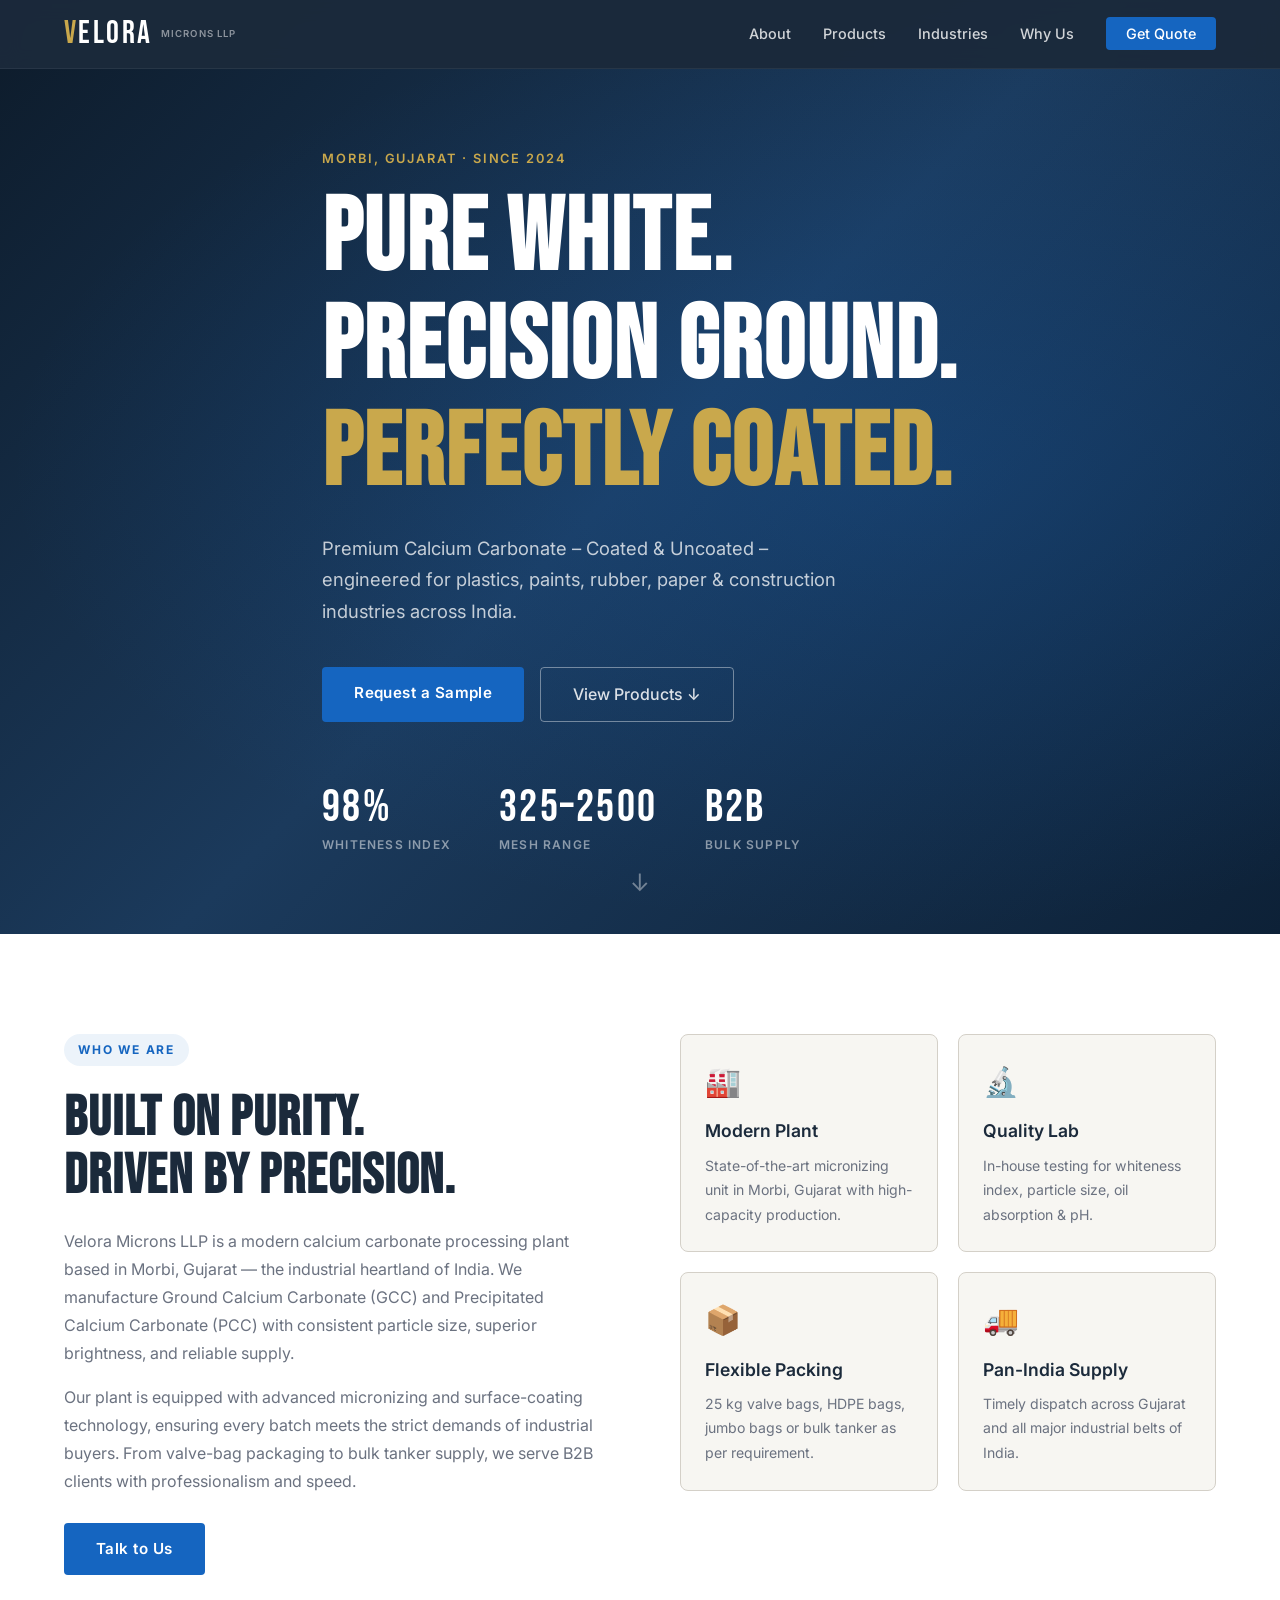
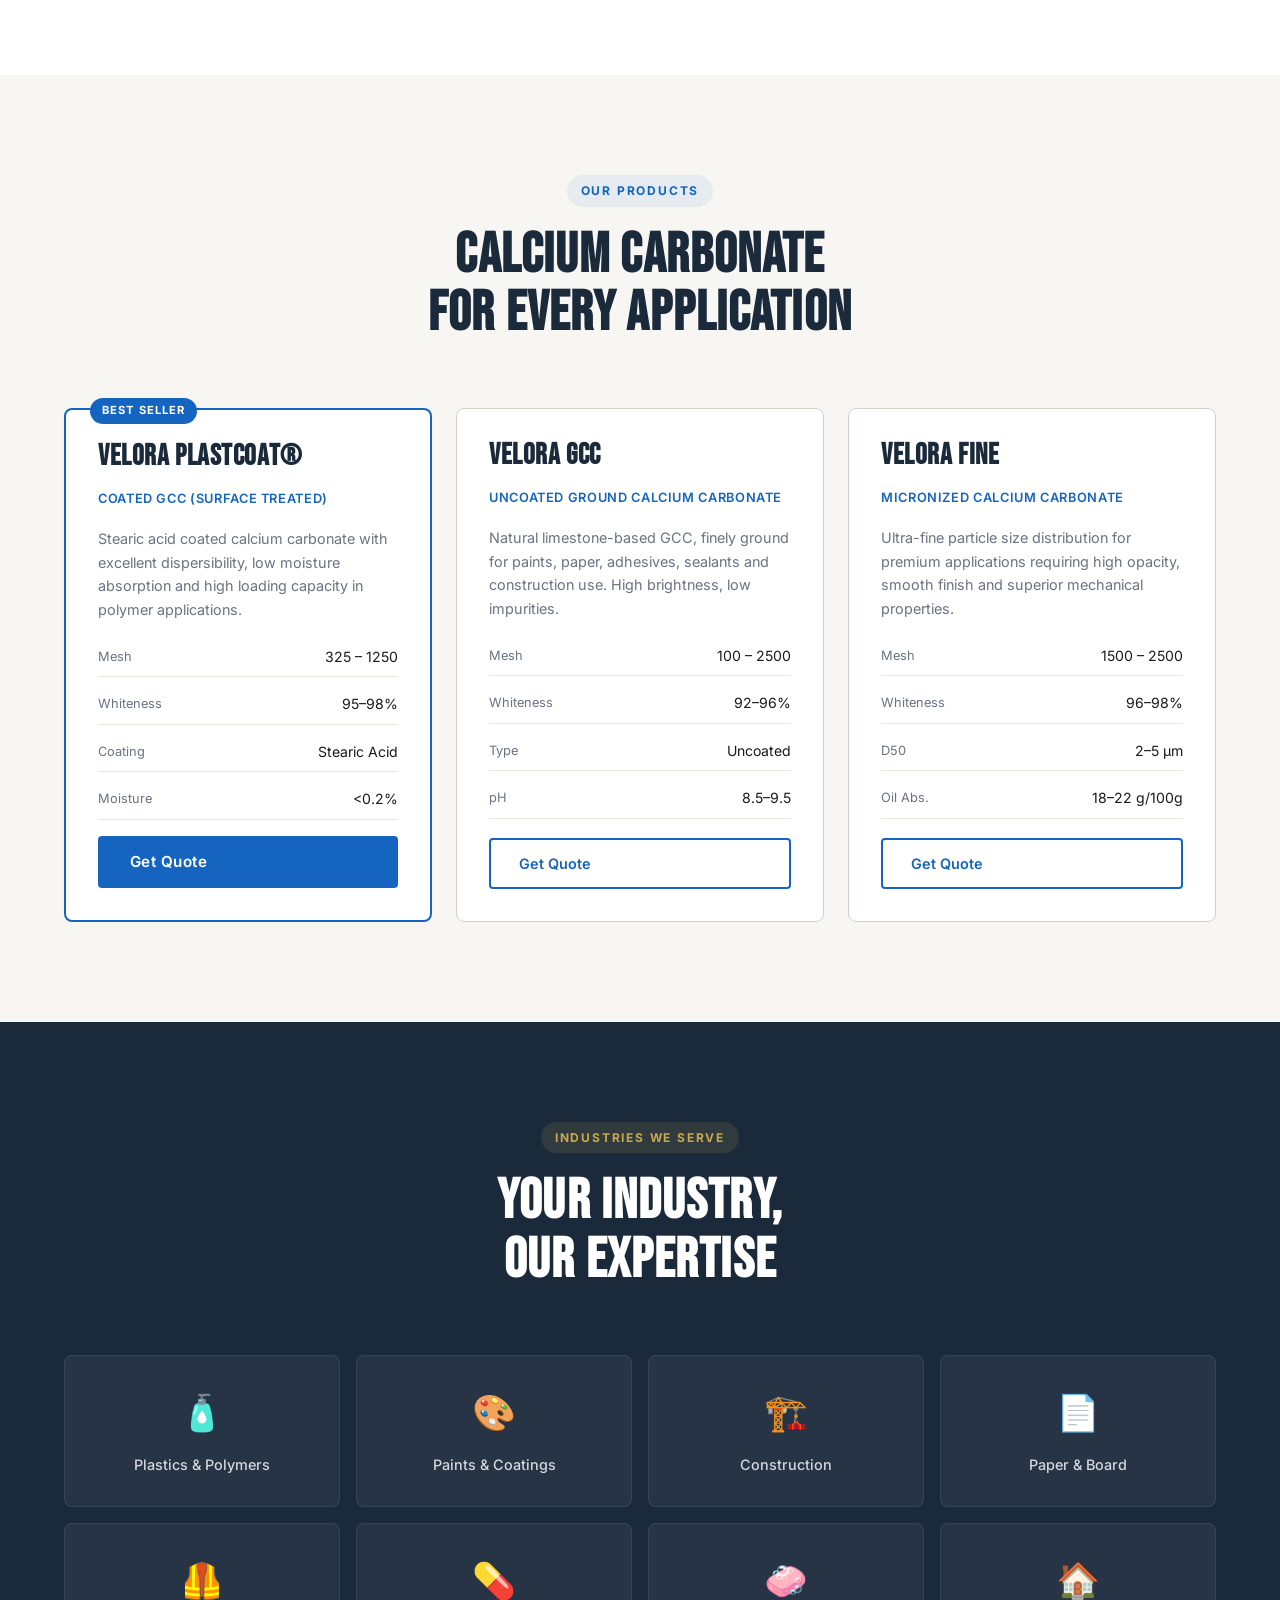
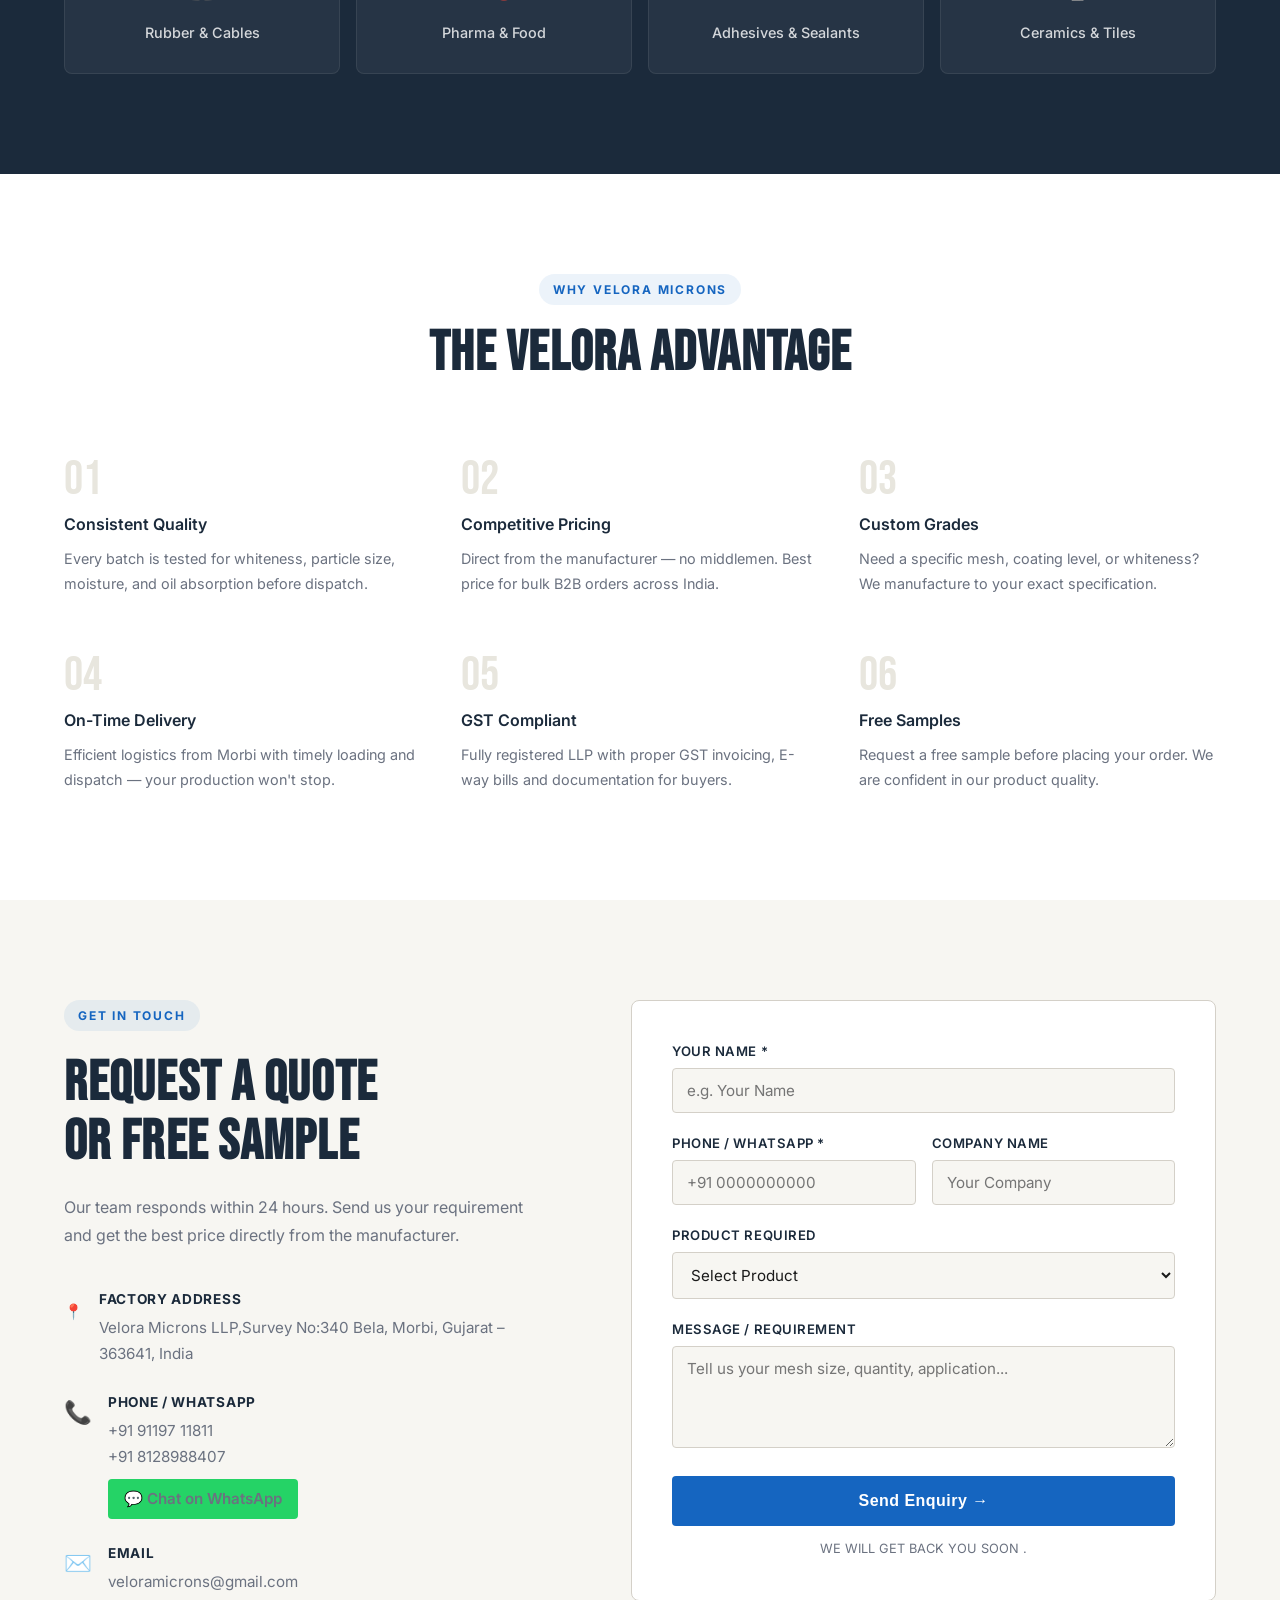
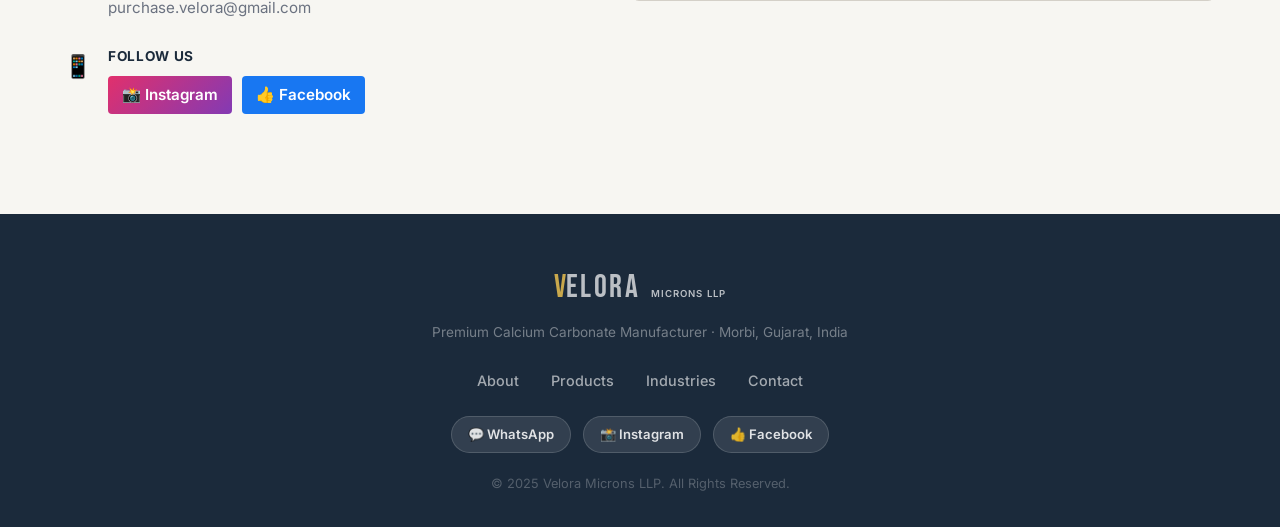
==== index.html @ 0fc5d669 "Update contact information and pricing details" ====
<!DOCTYPE html>
<html lang="en">
<head>
  <meta charset="UTF-8" />
  <meta name="viewport" content="width=device-width, initial-scale=1.0" />
  <title>Velora Microns LLP – Premium Calcium Carbonate Manufacturer</title>
  <meta name="description" content="Velora Microns LLP – Leading manufacturer of Coated & Uncoated Calcium Carbonate (GCC & PCC) in Morbi, Gujarat. High whiteness, consistent quality for plastics, paints, rubber & more." />
  <link rel="preconnect" href="https://fonts.googleapis.com" />
  <link rel="preconnect" href="https://fonts.gstatic.com" crossorigin />
  <link href="https://fonts.googleapis.com/css2?family=Bebas+Neue&family=Inter:wght@300;400;500;600;700&display=swap" rel="stylesheet" />
  <link rel="stylesheet" href="style.css" />
</head>
<body>

  <!-- NAVBAR -->
  <nav class="navbar" id="navbar">
    <div class="container nav-inner">
      <div class="logo">
        <span class="logo-v">V</span><span class="logo-rest">ELORA</span>
        <span class="logo-tag">MICRONS LLP</span>
      </div>
      <ul class="nav-links">
        <li><a href="#about">About</a></li>
        <li><a href="products.html">Products</a></li>
        <li><a href="#industries">Industries</a></li>
        <li><a href="#why">Why Us</a></li>
        <li><a href="#contact" class="btn-nav">Get Quote</a></li>
      </ul>
      <button class="hamburger" id="hamburger" aria-label="Menu">
        <span></span><span></span><span></span>
      </button>
    </div>
    <div class="mobile-menu" id="mobileMenu">
      <ul>
        <li><a href="#about" onclick="closeMobile()">About</a></li>
        <li><a href="products.html" onclick="closeMobile()">Products</a></li>
        <li><a href="#industries" onclick="closeMobile()">Industries</a></li>
        <li><a href="#why" onclick="closeMobile()">Why Us</a></li>
        <li><a href="#contact" onclick="closeMobile()">Get Quote</a></li>
      </ul>
    </div>
  </nav>

  <!-- HERO -->
  <section class="hero">
    <div class="hero-bg"></div>
    <div class="container hero-content">
      <p class="hero-eyebrow">Morbi, Gujarat · Since 2024</p>
      <h1 class="hero-title">
        Pure White.<br />
        Precision Ground.<br />
        <span class="accent">Perfectly Coated.</span>
      </h1>
      <p class="hero-sub">
        Premium Calcium Carbonate – Coated &amp; Uncoated – engineered for plastics,
        paints, rubber, paper &amp; construction industries across India.
      </p>
      <div class="hero-cta">
        <a href="#contact" class="btn-primary">Request a Sample</a>
        <a href="#products" class="btn-ghost">View Products ↓</a>
      </div>
      <div class="hero-stats">
        <div class="stat">
          <span class="stat-num">98%</span>
          <span class="stat-label">Whiteness Index</span>
        </div>
        <div class="stat">
          <span class="stat-num">325–2500</span>
          <span class="stat-label">Mesh Range</span>
        </div>
        <div class="stat">
          <span class="stat-num">B2B</span>
          <span class="stat-label">Bulk Supply</span>
        </div>
      </div>
    </div>
    <div class="hero-scroll">↓</div>
  </section>

  <!-- ABOUT -->
  <section class="about section" id="about">
    <div class="container about-grid">
      <div class="about-text">
        <span class="eyebrow">Who We Are</span>
        <h2>Built on Purity.<br />Driven by Precision.</h2>
        <p>
          Velora Microns LLP is a modern calcium carbonate processing plant
          based in Morbi, Gujarat — the industrial heartland of India. We
          manufacture Ground Calcium Carbonate (GCC) and Precipitated Calcium
          Carbonate (PCC) with consistent particle size, superior brightness,
          and reliable supply.
        </p>
        <p>
          Our plant is equipped with advanced micronizing and surface-coating
          technology, ensuring every batch meets the strict demands of
          industrial buyers. From valve-bag packaging to bulk tanker supply,
          we serve B2B clients with professionalism and speed.
        </p>
        <a href="#contact" class="btn-primary">Talk to Us</a>
      </div>
      <div class="about-cards">
        <div class="acard">
          <div class="acard-icon">🏭</div>
          <h4>Modern Plant</h4>
          <p>State-of-the-art micronizing unit in Morbi, Gujarat with high-capacity production.</p>
        </div>
        <div class="acard">
          <div class="acard-icon">🔬</div>
          <h4>Quality Lab</h4>
          <p>In-house testing for whiteness index, particle size, oil absorption & pH.</p>
        </div>
        <div class="acard">
          <div class="acard-icon">📦</div>
          <h4>Flexible Packing</h4>
          <p>25 kg valve bags, HDPE bags, jumbo bags or bulk tanker as per requirement.</p>
        </div>
        <div class="acard">
          <div class="acard-icon">🚚</div>
          <h4>Pan-India Supply</h4>
          <p>Timely dispatch across Gujarat and all major industrial belts of India.</p>
        </div>
      </div>
    </div>
  </section>

  <!-- PRODUCTS -->
  <section class="products section" id="products">
    <div class="container">
      <div class="section-head">
        <span class="eyebrow">Our Products</span>
        <h2>Calcium Carbonate<br />For Every Application</h2>
      </div>
      <div class="products-grid">
        <div class="prod-card featured">
          <div class="prod-badge">Best Seller</div>
          <h3>VELORA PLASTCOAT®</h3>
          <p class="prod-type">Coated GCC (Surface Treated)</p>
          <p class="prod-desc">Stearic acid coated calcium carbonate with excellent dispersibility, low moisture absorption and high loading capacity in polymer applications.</p>
          <ul class="prod-specs">
            <li><span>Mesh</span> 325 – 1250</li>
            <li><span>Whiteness</span> 95–98%</li>
            <li><span>Coating</span> Stearic Acid</li>
            <li><span>Moisture</span> &lt;0.2%</li>
          </ul>
          <a href="#contact" class="btn-primary">Get Quote</a>
        </div>
        <div class="prod-card">
          <h3>VELORA GCC</h3>
          <p class="prod-type">Uncoated Ground Calcium Carbonate</p>
          <p class="prod-desc">Natural limestone-based GCC, finely ground for paints, paper, adhesives, sealants and construction use. High brightness, low impurities.</p>
          <ul class="prod-specs">
            <li><span>Mesh</span> 100 – 2500</li>
            <li><span>Whiteness</span> 92–96%</li>
            <li><span>Type</span> Uncoated</li>
            <li><span>pH</span> 8.5–9.5</li>
          </ul>
          <a href="#contact" class="btn-outline">Get Quote</a>
        </div>
        <div class="prod-card">
          <h3>VELORA FINE</h3>
          <p class="prod-type">Micronized Calcium Carbonate</p>
          <p class="prod-desc">Ultra-fine particle size distribution for premium applications requiring high opacity, smooth finish and superior mechanical properties.</p>
          <ul class="prod-specs">
            <li><span>Mesh</span> 1500 – 2500</li>
            <li><span>Whiteness</span> 96–98%</li>
            <li><span>D50</span> 2–5 µm</li>
            <li><span>Oil Abs.</span> 18–22 g/100g</li>
          </ul>
          <a href="#contact" class="btn-outline">Get Quote</a>
        </div>
      </div>
    </div>
  </section>

  <!-- INDUSTRIES -->
  <section class="industries section" id="industries">
    <div class="container">
      <div class="section-head light">
        <span class="eyebrow">Industries We Serve</span>
        <h2>Your Industry,<br />Our Expertise</h2>
      </div>
      <div class="ind-grid">
        <div class="ind-item"><span class="ind-icon">🧴</span><p>Plastics &amp; Polymers</p></div>
        <div class="ind-item"><span class="ind-icon">🎨</span><p>Paints &amp; Coatings</p></div>
        <div class="ind-item"><span class="ind-icon">🏗️</span><p>Construction</p></div>
        <div class="ind-item"><span class="ind-icon">📄</span><p>Paper &amp; Board</p></div>
        <div class="ind-item"><span class="ind-icon">🦺</span><p>Rubber &amp; Cables</p></div>
        <div class="ind-item"><span class="ind-icon">💊</span><p>Pharma &amp; Food</p></div>
        <div class="ind-item"><span class="ind-icon">🧼</span><p>Adhesives &amp; Sealants</p></div>
        <div class="ind-item"><span class="ind-icon">🏠</span><p>Ceramics &amp; Tiles</p></div>
      </div>
    </div>
  </section>

  <!-- WHY US -->
  <section class="whyus section" id="why">
    <div class="container">
      <div class="section-head">
        <span class="eyebrow">Why Velora Microns</span>
        <h2>The Velora Advantage</h2>
      </div>
      <div class="why-grid">
        <div class="why-item">
          <div class="why-num">01</div>
          <h4>Consistent Quality</h4>
          <p>Every batch is tested for whiteness, particle size, moisture, and oil absorption before dispatch.</p>
        </div>
        <div class="why-item">
          <div class="why-num">02</div>
          <h4>Competitive Pricing</h4>
          <p>Direct from the manufacturer — no middlemen. Best price for bulk B2B orders across India.</p>
        </div>
        <div class="why-item">
          <div class="why-num">03</div>
          <h4>Custom Grades</h4>
          <p>Need a specific mesh, coating level, or whiteness? We manufacture to your exact specification.</p>
        </div>
        <div class="why-item">
          <div class="why-num">04</div>
          <h4>On-Time Delivery</h4>
          <p>Efficient logistics from Morbi with timely loading and dispatch — your production won't stop.</p>
        </div>
        <div class="why-item">
          <div class="why-num">05</div>
          <h4>GST Compliant</h4>
          <p>Fully registered LLP with proper GST invoicing, E-way bills and documentation for buyers.</p>
        </div>
        <div class="why-item">
          <div class="why-num">06</div>
          <h4>Free Samples</h4>
          <p>Request a free sample before placing your order. We are confident in our product quality.</p>
        </div>
      </div>
    </div>
  </section>

  <!-- CONTACT -->
  <section class="contact section" id="contact">
    <div class="container contact-grid">
      <div class="contact-info">
        <span class="eyebrow">Get In Touch</span>
        <h2>Request a Quote<br />or Free Sample</h2>
        <p>Our team responds within 24 hours. Send us your requirement and get the best price directly from the manufacturer.</p>
        <div class="contact-details">
          <div class="cd-item">
            <span class="cd-icon"><!DOCTYPE html>
<html lang="en">
<head>
    <meta charset="UTF-8">
    <meta name="viewport" content="width=device-width, initial-scale=1.0">
    <title>Location Icon Link</title>
    <style>
        .location-icon {
            font-size: 40px; /* Adjust this number to make the icon bigger or smaller */
            text-decoration: none;
            cursor: pointer;
            display: inline-block;
            transition: transform 0.2s ease;
        }

        /* Makes the icon pop slightly when hovered over */
        .location-icon:hover {
            transform: scale(1.2);
        }
    </style>
</head>
<body>

    <!-- Clickable Location Pin Emoji -->
    <a href="https://maps.app.goo.gl/Koh5ZFjmjRwRxcQj9" target="_blank" class="location-icon" title="View on Google Maps">
        📍
    </a>

</body>
</html> </span>
            <div>
              <strong>Factory Address</strong>
              <p>Velora Microns LLP,Survey No:340 Bela, Morbi, Gujarat – 363641, India</p>
            </div>
          </div>
          <div class="cd-item">
            <span class="cd-icon">📞</span>
            <div>
              <strong>Phone / WhatsApp</strong>
              <p><a href="tel:+919119711811">+91 91197 11811</a></p>
               <p><a href="tel:+918128988407">+91 8128988407</a></p>
              <a href="https://wa.me/919119711811?text=Hello%20Velora%20Microns%2C%20I%20am%20interested%20in%20your%20Calcium%20Carbonate%20products." target="_blank" class="whatsapp-btn">💬 Chat on WhatsApp</a>
            </div>
          </div>
          <div class="cd-item">
            <span class="cd-icon">✉️</span>
            <div>
              <strong>Email</strong>
              <p><a href="mailto:veloramicrons@gmail.com">veloramicrons@gmail.com</a></p>
              <p><a href="mailto:purchase.velora@gmail.com">purchase.velora@gmail.com</a></p>
            </div>
          </div>
          <div class="cd-item">
            <span class="cd-icon">📱</span>
            <div>
              <strong>Follow Us</strong>
              <div class="social-links">
                <a href="https://www.instagram.com/veloramicrons.in?igsh=MjVmOWcwMGVmcDg2&utm_source=qr" target="_blank" class="social-btn instagram">📸 Instagram</a>
                <a href="https://www.facebook.com/share/18vGANsQr8/?mibextid=wwXIfr" target="_blank" class="social-btn facebook">👍 Facebook</a>
              </div>
            </div>
          </div>
        </div>
      </div>
      <div class="contact-form">
        <form id="contactForm">
          <div class="form-group">
            <label>Your Name *</label>
            <input type="text" placeholder="e.g. Your Name" required />
          </div>
          <div class="form-row">
            <div class="form-group">
              <label>Phone / WhatsApp *</label>
              <input type="tel" placeholder="+91 0000000000" required />
            </div>
            <div class="form-group">
              <label>Company Name</label>
              <input type="text" placeholder="Your Company" />
            </div>
          </div>
          <div class="form-group">
            <label>Product Required</label>
            <select>
              <option value="">Select Product</option>
              <option>VELORA PLASTCOAT® (Coated GCC)</option>
              <option>VELORA GCC (Uncoated)</option>
              <option>VELORA FINE (Micronized)</option>
              <option>Custom Grade</option>
            </select>
          </div>
          <div class="form-group">
            <label>Message / Requirement</label>
            <textarea rows="4" placeholder="Tell us your mesh size, quantity, application..."></textarea>
          </div>
          <button type="submit" class="btn-primary full">Send Enquiry →</button>
          <p class="form-note"> WE WILL GET BACK YOU SOON .</p>
        </form>
      </div>
    </div>
  </section>

  <!-- FOOTER -->
  <footer class="footer">
    <div class="container footer-inner">
      <div class="footer-logo">
        <span class="logo-v">V</span><span class="logo-rest">ELORA</span>
        <span class="logo-tag">MICRONS LLP</span>
      </div>
      <p class="footer-tagline">Premium Calcium Carbonate Manufacturer · Morbi, Gujarat, India</p>
      <div class="footer-links">
        <a href="#about">About</a>
        <a href="#products">Products</a>
        <a href="#industries">Industries</a>
        <a href="#contact">Contact</a>
      </div>
      <div class="footer-social">
        <a href="https://wa.me/919119711811?text=Hello%20Velora%20Microns%2C%20I%20am%20interested%20in%20your%20products." target="_blank" class="fsocial-btn">💬 WhatsApp</a>
        <a href="https://www.instagram.com/veloramicrons.in?igsh=MjVmOWcwMGVmcDg2&utm_source=qr" target="_blank" class="fsocial-btn">📸 Instagram</a>
        <a href="https://www.facebook.com/share/18vGANsQr8/?mibextid=wwXIfr" target="_blank" class="fsocial-btn">👍 Facebook</a>
      </div>
      <p class="footer-copy">© 2025 Velora Microns LLP. All Rights Reserved.</p>
    </div>
  </footer>

  <script src="script.js"></script>
</body>
</html>
---- style.css ----
/* ===== RESET & BASE ===== */
*, *::before, *::after { box-sizing: border-box; margin: 0; padding: 0; }
html { scroll-behavior: smooth; font-size: 16px; }
body {
  font-family: 'Inter', sans-serif;
  background: #F7F6F2;
  color: #1A1A1A;
  line-height: 1.6;
  overflow-x: hidden;
}
a { text-decoration: none; color: inherit; }
ul { list-style: none; }
img { max-width: 100%; display: block; }

/* ===== COLORS ===== */
:root {
  --white: #FFFFFF;
  --cream: #F7F6F2;
  --stone: #E8E6DE;
  --slate: #2C3E50;
  --navy: #1B2A3B;
  --blue-accent: #1565C0;
  --blue-light: #1E88E5;
  --gold: #C9A84C;
  --text: #1A1A1A;
  --muted: #6B7280;
  --border: #D4D0C8;
}

/* ===== TYPOGRAPHY ===== */
h1, h2, h3 { font-family: 'Bebas Neue', sans-serif; letter-spacing: 0.02em; line-height: 1.05; }
h1 { font-size: clamp(3rem, 8vw, 6.5rem); }
h2 { font-size: clamp(2rem, 5vw, 3.5rem); color: var(--navy); }
h3 { font-size: 1.6rem; }
h4 { font-size: 1.1rem; font-weight: 600; }
p { color: var(--muted); line-height: 1.75; }

/* ===== LAYOUT ===== */
.container { max-width: 1200px; margin: 0 auto; padding: 0 24px; }
.section { padding: 100px 0; }
.section-head { text-align: center; margin-bottom: 64px; }
.section-head h2 { margin-top: 8px; }

/* ===== EYEBROW ===== */
.eyebrow {
  display: inline-block;
  font-size: 0.75rem;
  font-weight: 700;
  letter-spacing: 0.15em;
  text-transform: uppercase;
  color: var(--blue-accent);
  background: rgba(21, 101, 192, 0.08);
  padding: 6px 14px;
  border-radius: 20px;
  margin-bottom: 12px;
}

/* ===== BUTTONS ===== */
.btn-primary {
  display: inline-block;
  background: var(--blue-accent);
  color: #fff;
  padding: 14px 32px;
  border-radius: 4px;
  font-weight: 600;
  font-size: 0.95rem;
  letter-spacing: 0.03em;
  transition: background 0.2s, transform 0.15s;
  border: none; cursor: pointer;
}
.btn-primary:hover { background: var(--blue-light); transform: translateY(-2px); }
.btn-primary.full { width: 100%; text-align: center; padding: 16px; font-size: 1rem; }
.btn-ghost {
  display: inline-block;
  color: rgba(255,255,255,0.85);
  border: 1.5px solid rgba(255,255,255,0.4);
  padding: 14px 32px;
  border-radius: 4px;
  font-weight: 500;
  transition: background 0.2s;
}
.btn-ghost:hover { background: rgba(255,255,255,0.1); }
.btn-outline {
  display: inline-block;
  border: 2px solid var(--blue-accent);
  color: var(--blue-accent);
  padding: 12px 28px;
  border-radius: 4px;
  font-weight: 600;
  font-size: 0.9rem;
  transition: all 0.2s;
}
.btn-outline:hover { background: var(--blue-accent); color: #fff; }
.btn-nav {
  background: var(--blue-accent);
  color: #fff !important;
  padding: 8px 20px;
  border-radius: 4px;
  font-weight: 600;
  font-size: 0.85rem;
}
.btn-nav:hover { background: var(--blue-light); }

/* ===== NAVBAR ===== */
.navbar {
  position: fixed; top: 0; left: 0; right: 0;
  z-index: 1000;
  background: rgba(27, 42, 59, 0.97);
  backdrop-filter: blur(10px);
  border-bottom: 1px solid rgba(255,255,255,0.06);
  transition: box-shadow 0.3s;
}
.navbar.scrolled { box-shadow: 0 4px 30px rgba(0,0,0,0.3); }
.nav-inner { display: flex; align-items: center; justify-content: space-between; height: 68px; }
.logo { display: flex; align-items: baseline; gap: 2px; }
.logo-v { font-family: 'Bebas Neue', sans-serif; font-size: 2rem; color: var(--gold); }
.logo-rest { font-family: 'Bebas Neue', sans-serif; font-size: 2rem; color: #fff; letter-spacing: 0.08em; }
.logo-tag {
  font-size: 0.6rem; font-weight: 600; letter-spacing: 0.12em;
  color: rgba(255,255,255,0.5); text-transform: uppercase;
  margin-left: 6px; align-self: center;
}
.nav-links { display: flex; align-items: center; gap: 32px; }
.nav-links a { color: rgba(255,255,255,0.8); font-size: 0.9rem; font-weight: 500; transition: color 0.2s; }
.nav-links a:hover { color: #fff; }
.hamburger { display: none; flex-direction: column; gap: 5px; background: none; border: none; cursor: pointer; }
.hamburger span { width: 24px; height: 2px; background: #fff; display: block; transition: all 0.3s; }
.mobile-menu { display: none; padding: 16px 24px 24px; }
.mobile-menu.open { display: block; }
.mobile-menu ul { display: flex; flex-direction: column; gap: 16px; }
.mobile-menu a { color: rgba(255,255,255,0.9); font-size: 1.1rem; font-weight: 500; }

/* ===== HERO ===== */
.hero {
  position: relative; min-height: 100vh;
  display: flex; align-items: center;
  overflow: hidden; padding-top: 68px;
}
.hero-bg {
  position: absolute; inset: 0;
  background: linear-gradient(135deg, #0D1B2A 0%, #1B3A5C 50%, #0D2137 100%);
  z-index: 0;
}
.hero-bg::after {
  content: '';
  position: absolute; inset: 0;
  background: radial-gradient(ellipse at 70% 50%, rgba(21,101,192,0.25) 0%, transparent 70%);
}
.hero-content {
  position: relative; z-index: 1;
  padding: 80px 0;
}
.hero-eyebrow {
  font-size: 0.8rem; font-weight: 600; letter-spacing: 0.15em;
  text-transform: uppercase; color: var(--gold); margin-bottom: 16px;
}
.hero-title { color: #FFFFFF; margin-bottom: 24px; }
.hero-title .accent { color: var(--gold); }
.hero-sub {
  color: rgba(255,255,255,0.75); font-size: 1.15rem;
  max-width: 540px; margin-bottom: 40px; line-height: 1.7;
}
.hero-cta { display: flex; gap: 16px; flex-wrap: wrap; margin-bottom: 64px; }
.hero-stats { display: flex; gap: 48px; flex-wrap: wrap; }
.stat { display: flex; flex-direction: column; }
.stat-num {
  font-family: 'Bebas Neue', sans-serif; font-size: 2.8rem;
  color: #fff; letter-spacing: 0.05em; line-height: 1;
}
.stat-label { font-size: 0.75rem; font-weight: 600; letter-spacing: 0.1em; color: rgba(255,255,255,0.5); text-transform: uppercase; margin-top: 4px; }
.hero-scroll {
  position: absolute; bottom: 32px; left: 50%; transform: translateX(-50%);
  color: rgba(255,255,255,0.4); font-size: 1.5rem;
  animation: bounce 2s infinite;
}
@keyframes bounce {
  0%, 100% { transform: translateX(-50%) translateY(0); }
  50% { transform: translateX(-50%) translateY(8px); }
}

/* ===== ABOUT ===== */
.about { background: var(--white); }
.about-grid { display: grid; grid-template-columns: 1fr 1fr; gap: 80px; align-items: start; }
.about-text h2 { margin: 12px 0 20px; }
.about-text p { margin-bottom: 16px; }
.about-text .btn-primary { margin-top: 12px; }
.about-cards { display: grid; grid-template-columns: 1fr 1fr; gap: 20px; }
.acard {
  background: var(--cream);
  border: 1px solid var(--border);
  border-radius: 8px;
  padding: 24px;
  transition: transform 0.2s, box-shadow 0.2s;
}
.acard:hover { transform: translateY(-4px); box-shadow: 0 12px 32px rgba(0,0,0,0.08); }
.acard-icon { font-size: 1.8rem; margin-bottom: 12px; }
.acard h4 { margin-bottom: 8px; color: var(--navy); }
.acard p { font-size: 0.88rem; }

/* ===== PRODUCTS ===== */
.products { background: var(--cream); }
.products-grid { display: grid; grid-template-columns: repeat(3, 1fr); gap: 24px; }
.prod-card {
  background: var(--white);
  border: 1.5px solid var(--border);
  border-radius: 8px;
  padding: 32px;
  position: relative;
  transition: transform 0.2s, box-shadow 0.2s;
  display: flex; flex-direction: column; gap: 16px;
}
.prod-card:hover { transform: translateY(-6px); box-shadow: 0 20px 48px rgba(0,0,0,0.1); }
.prod-card.featured { border-color: var(--blue-accent); border-width: 2px; }
.prod-badge {
  position: absolute; top: -12px; left: 24px;
  background: var(--blue-accent); color: #fff;
  font-size: 0.7rem; font-weight: 700; letter-spacing: 0.1em;
  padding: 4px 12px; border-radius: 20px; text-transform: uppercase;
}
.prod-card h3 { color: var(--navy); font-size: 1.8rem; }
.prod-type { font-size: 0.8rem; font-weight: 600; color: var(--blue-accent); letter-spacing: 0.05em; text-transform: uppercase; }
.prod-desc { font-size: 0.9rem; line-height: 1.65; }
.prod-specs { display: flex; flex-direction: column; gap: 8px; flex: 1; }
.prod-specs li {
  display: flex; justify-content: space-between; align-items: center;
  padding: 8px 0; border-bottom: 1px solid var(--stone);
  font-size: 0.88rem; color: var(--text);
}
.prod-specs li span { color: var(--muted); font-size: 0.8rem; }

/* ===== INDUSTRIES ===== */
.industries { background: var(--navy); }
.industries .eyebrow { color: var(--gold); background: rgba(201,168,76,0.12); }
.section-head.light h2 { color: #fff; }
.ind-grid { display: grid; grid-template-columns: repeat(4, 1fr); gap: 16px; }
.ind-item {
  background: rgba(255,255,255,0.05);
  border: 1px solid rgba(255,255,255,0.08);
  border-radius: 8px; padding: 28px 20px;
  text-align: center;
  transition: background 0.2s, transform 0.2s;
}
.ind-item:hover { background: rgba(255,255,255,0.1); transform: translateY(-4px); }
.ind-icon { font-size: 2.2rem; display: block; margin-bottom: 12px; }
.ind-item p { color: rgba(255,255,255,0.8); font-size: 0.9rem; font-weight: 500; }

/* ===== WHY US ===== */
.whyus { background: var(--white); }
.why-grid { display: grid; grid-template-columns: repeat(3, 1fr); gap: 40px; }
.why-item { padding: 8px 0; }
.why-num {
  font-family: 'Bebas Neue', sans-serif; font-size: 3rem;
  color: var(--stone); line-height: 1; margin-bottom: 8px;
}
.why-item h4 { color: var(--navy); margin-bottom: 8px; font-size: 1rem; }
.why-item p { font-size: 0.9rem; }

/* ===== CONTACT ===== */
.contact { background: var(--cream); }
.contact-grid { display: grid; grid-template-columns: 1fr 1.2fr; gap: 80px; align-items: start; }
.contact-info h2 { margin: 12px 0 20px; }
.contact-info > p { margin-bottom: 40px; }
.contact-details { display: flex; flex-direction: column; gap: 24px; }
.cd-item { display: flex; gap: 16px; align-items: flex-start; }
.cd-icon { font-size: 1.4rem; flex-shrink: 0; margin-top: 2px; }
.cd-item strong { display: block; color: var(--navy); font-size: 0.85rem; font-weight: 700; letter-spacing: 0.05em; text-transform: uppercase; margin-bottom: 4px; }
.cd-item p, .cd-item a { font-size: 0.95rem; color: var(--muted); }
.cd-item a:hover { color: var(--blue-accent); }

/* ===== FORM ===== */
.contact-form {
  background: var(--white);
  border: 1px solid var(--border);
  border-radius: 8px;
  padding: 40px;
}
.form-group { margin-bottom: 20px; }
.form-row { display: grid; grid-template-columns: 1fr 1fr; gap: 16px; }
label { display: block; font-size: 0.82rem; font-weight: 600; color: var(--navy); letter-spacing: 0.04em; margin-bottom: 6px; text-transform: uppercase; }
input, select, textarea {
  width: 100%;
  padding: 12px 14px;
  border: 1.5px solid var(--border);
  border-radius: 4px;
  font-family: 'Inter', sans-serif;
  font-size: 0.95rem;
  background: var(--cream);
  color: var(--text);
  outline: none;
  transition: border-color 0.2s;
}
input:focus, select:focus, textarea:focus { border-color: var(--blue-accent); background: #fff; }
textarea { resize: vertical; }
.form-note { text-align: center; font-size: 0.8rem; color: var(--muted); margin-top: 12px; }

/* ===== FOOTER ===== */
.footer { background: var(--navy); padding: 48px 0 32px; }
.footer-inner { text-align: center; }
.footer .logo-v { color: var(--gold); }
.footer .logo-rest, .footer .logo-tag { color: rgba(255,255,255,0.7); }
.footer-tagline { color: rgba(255,255,255,0.4); font-size: 0.85rem; margin: 8px 0 24px; }
.footer-links { display: flex; justify-content: center; gap: 32px; margin-bottom: 24px; flex-wrap: wrap; }
.footer-links a { color: rgba(255,255,255,0.6); font-size: 0.9rem; font-weight: 500; transition: color 0.2s; }
.footer-links a:hover { color: #fff; }
.footer-copy { color: rgba(255,255,255,0.25); font-size: 0.8rem; }

/* ===== RESPONSIVE ===== */
@media (max-width: 1024px) {
  .about-grid { grid-template-columns: 1fr; gap: 48px; }
  .products-grid { grid-template-columns: 1fr 1fr; }
  .why-grid { grid-template-columns: 1fr 1fr; }
  .contact-grid { grid-template-columns: 1fr; gap: 48px; }
}

@media (max-width: 768px) {
  .section { padding: 72px 0; }
  .nav-links { display: none; }
  .hamburger { display: flex; }
  .hero-stats { gap: 28px; }
  .products-grid { grid-template-columns: 1fr; }
  .about-cards { grid-template-columns: 1fr; }
  .ind-grid { grid-template-columns: 1fr 1fr; }
  .why-grid { grid-template-columns: 1fr; }
  .form-row { grid-template-columns: 1fr; }
  .contact-form { padding: 28px 20px; }
  .hero-cta { flex-direction: column; align-items: flex-start; }
}

@media (max-width: 480px) {
  .ind-grid { grid-template-columns: 1fr 1fr; }
  .hero-stats { flex-direction: column; gap: 20px; }
}

/* ===== SCROLL ANIMATIONS ===== */
.fade-in { opacity: 0; transform: translateY(24px); transition: opacity 0.6s ease, transform 0.6s ease; }
.fade-in.visible { opacity: 1; transform: translateY(0); }

/* ===== WHATSAPP BUTTON ===== */
.whatsapp-btn {
  display: inline-flex; align-items: center; gap: 6px;
  background: #25D366; color: #fff;
  padding: 8px 16px; border-radius: 4px;
  font-size: 0.85rem; font-weight: 600;
  margin-top: 8px; transition: background 0.2s;
}
.whatsapp-btn:hover { background: #1ebe5d; }

/* ===== SOCIAL BUTTONS ===== */
.social-links { display: flex; gap: 10px; margin-top: 8px; flex-wrap: wrap; }
.social-btn {
  display: inline-flex; align-items: center; gap: 6px;
  padding: 7px 14px; border-radius: 4px;
  font-size: 0.82rem; font-weight: 600;
  transition: opacity 0.2s;
}
.social-btn:hover { opacity: 0.85; }
.social-btn.instagram { background: linear-gradient(135deg, #E1306C, #833AB4); color: #fff; }
.social-btn.facebook { background: #1877F2; color: #fff; }

/* ===== FOOTER SOCIAL ===== */
.footer-social { display: flex; justify-content: center; gap: 12px; margin-bottom: 20px; flex-wrap: wrap; }
.fsocial-btn {
  display: inline-flex; align-items: center; gap: 6px;
  padding: 7px 16px; border-radius: 20px;
  font-size: 0.82rem; font-weight: 600;
  background: rgba(255,255,255,0.1);
  color: rgba(255,255,255,0.85);
  border: 1px solid rgba(255,255,255,0.15);
  transition: background 0.2s;
}
.fsocial-btn:hover { background: rgba(255,255,255,0.2); color: #fff; }
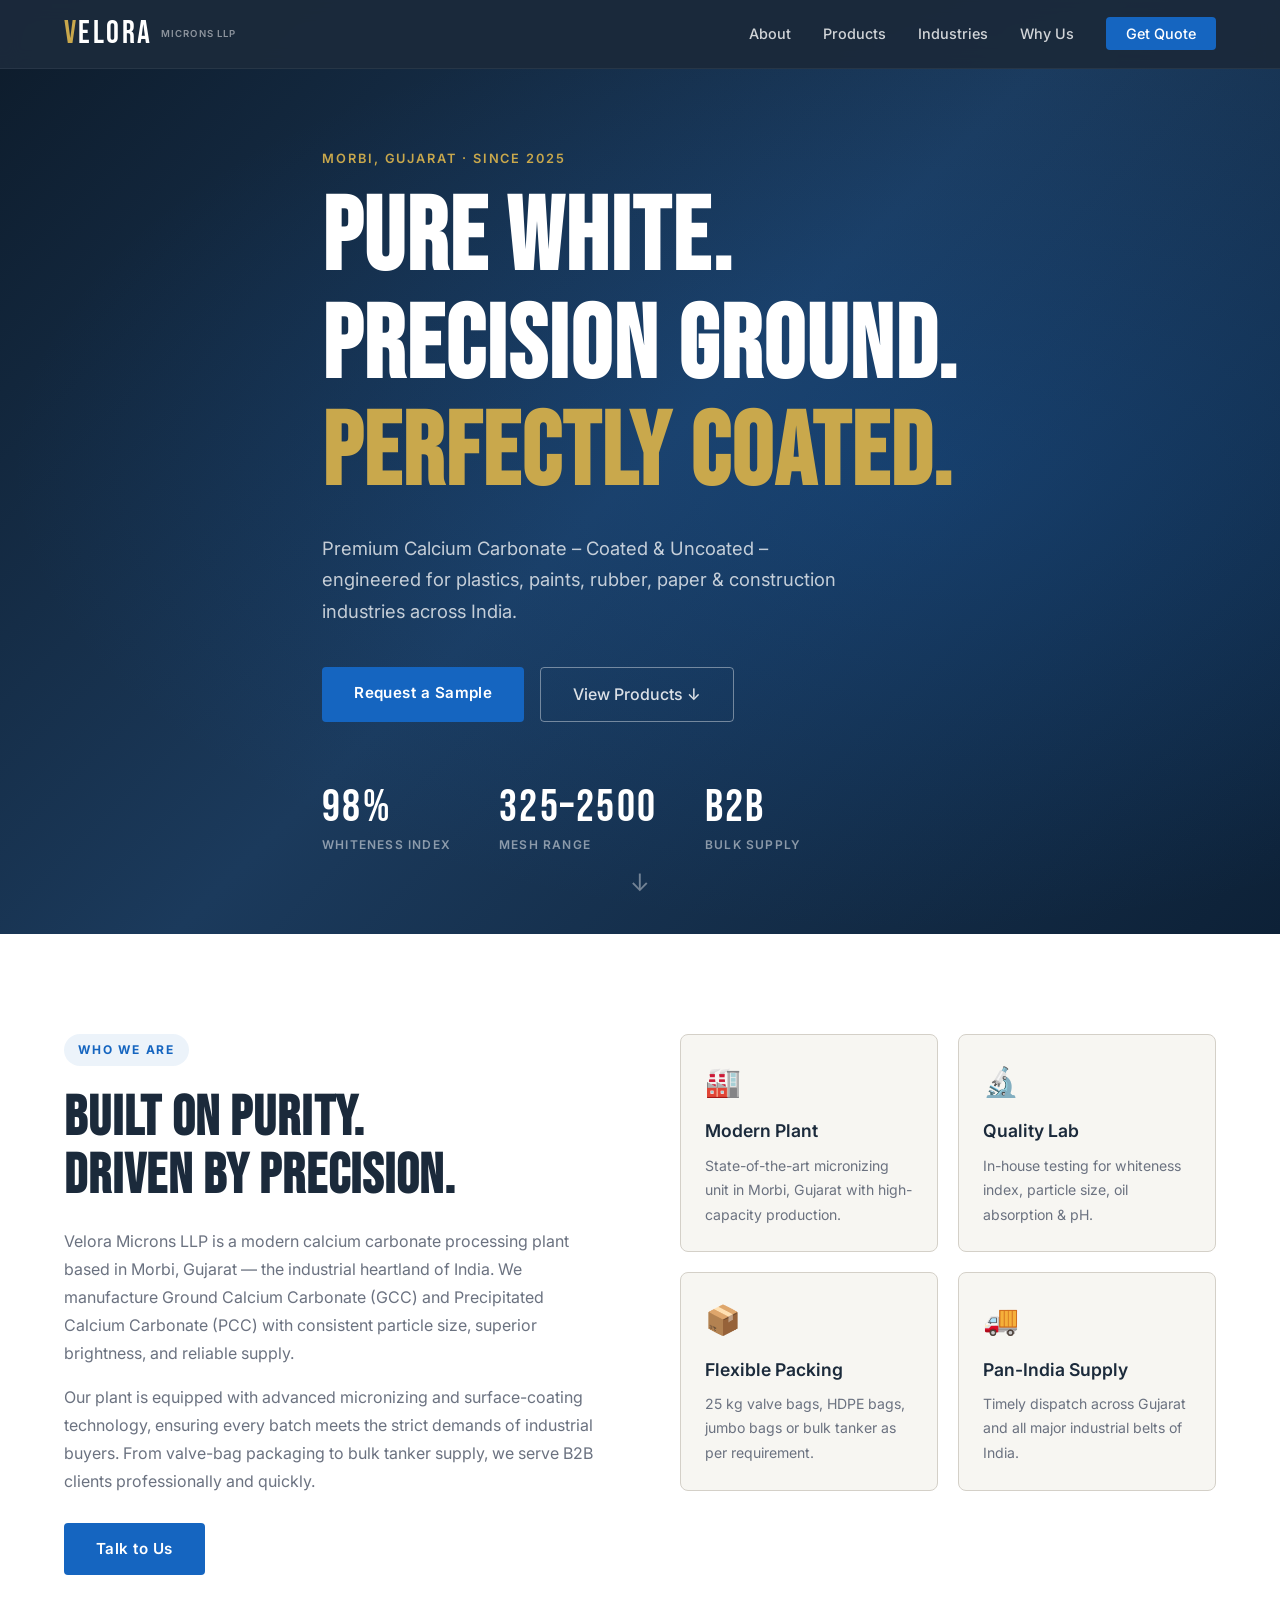
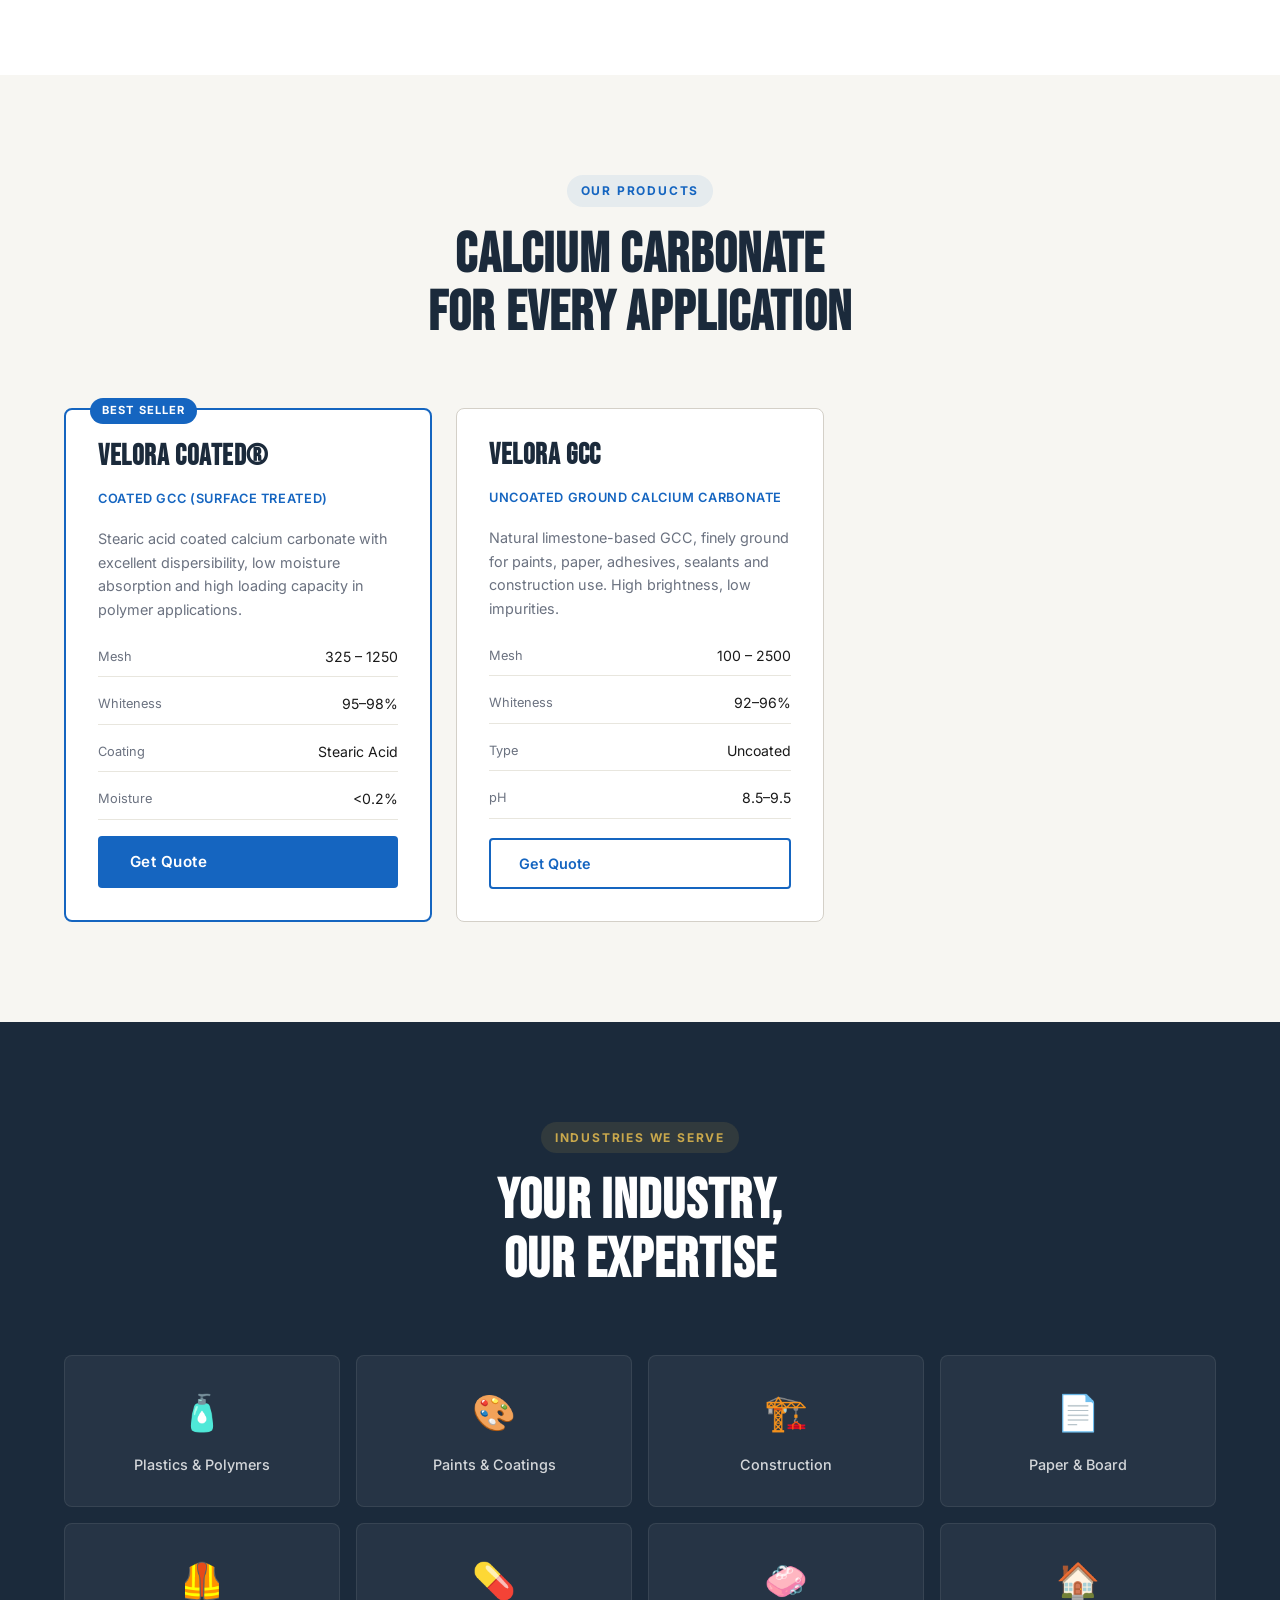
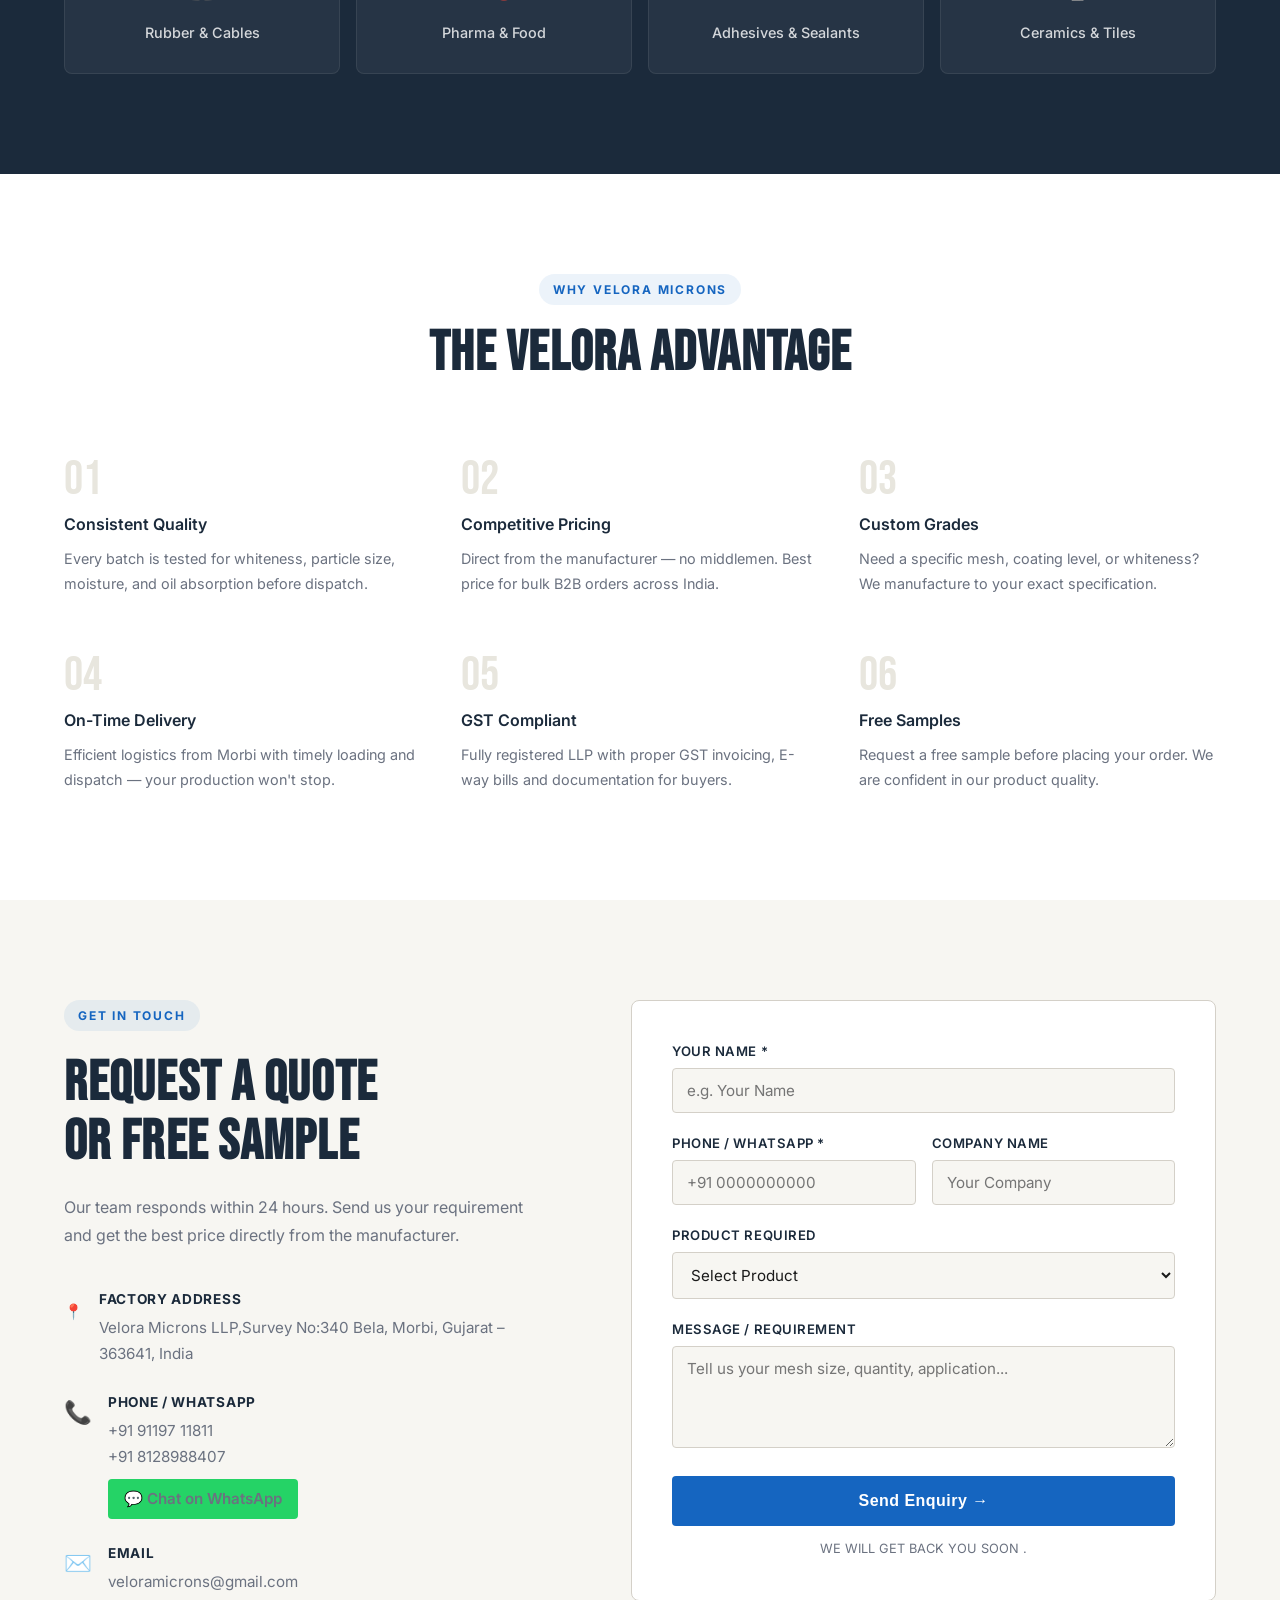
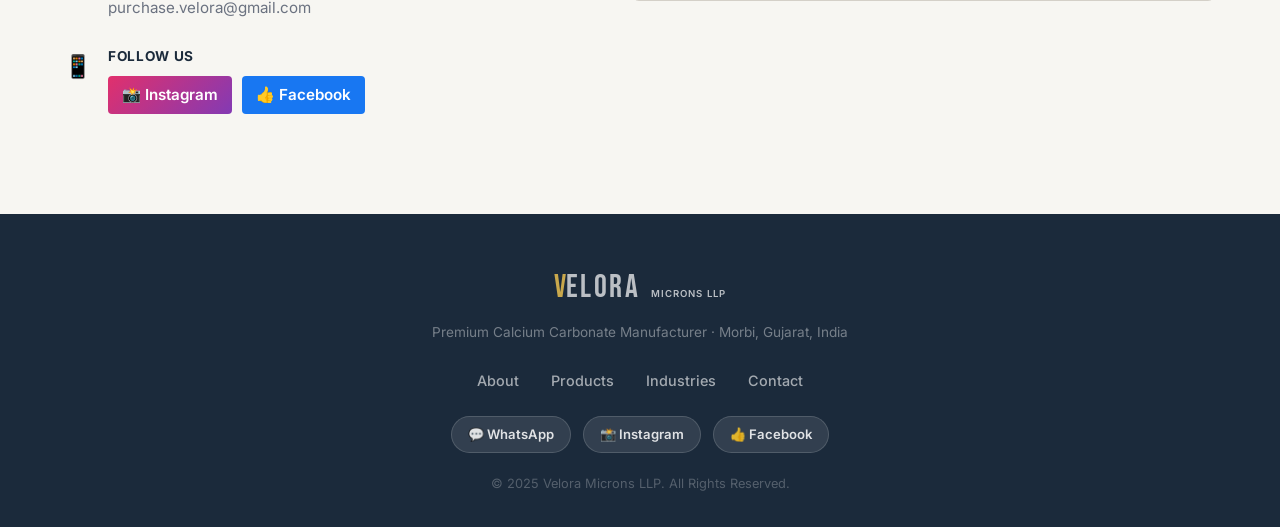
==== commit ff9a7c6a: "Update hero section and product names in index.html" ====
--- a/index.html
+++ b/index.html
@@ -45,7 +45,7 @@
   <section class="hero">
     <div class="hero-bg"></div>
     <div class="container hero-content">
-      <p class="hero-eyebrow">Morbi, Gujarat · Since 2024</p>
+      <p class="hero-eyebrow">Morbi, Gujarat · Since 2025</p>
       <h1 class="hero-title">
         Pure White.<br />
         Precision Ground.<br />
@@ -94,7 +94,7 @@
           Our plant is equipped with advanced micronizing and surface-coating
           technology, ensuring every batch meets the strict demands of
           industrial buyers. From valve-bag packaging to bulk tanker supply,
-          we serve B2B clients with professionalism and speed.
+          we serve B2B clients professionally and quickly.
         </p>
         <a href="#contact" class="btn-primary">Talk to Us</a>
       </div>
@@ -133,7 +133,7 @@
       <div class="products-grid">
         <div class="prod-card featured">
           <div class="prod-badge">Best Seller</div>
-          <h3>VELORA PLASTCOAT®</h3>
+          <h3>VELORA COATED®</h3>
           <p class="prod-type">Coated GCC (Surface Treated)</p>
           <p class="prod-desc">Stearic acid coated calcium carbonate with excellent dispersibility, low moisture absorption and high loading capacity in polymer applications.</p>
           <ul class="prod-specs">
@@ -156,7 +156,7 @@
           </ul>
           <a href="#contact" class="btn-outline">Get Quote</a>
         </div>
-        <div class="prod-card">
+      <!--  <div class="prod-card">
           <h3>VELORA FINE</h3>
           <p class="prod-type">Micronized Calcium Carbonate</p>
           <p class="prod-desc">Ultra-fine particle size distribution for premium applications requiring high opacity, smooth finish and superior mechanical properties.</p>
@@ -167,7 +167,7 @@
             <li><span>Oil Abs.</span> 18–22 g/100g</li>
           </ul>
           <a href="#contact" class="btn-outline">Get Quote</a>
-        </div>
+        </div> -->
       </div>
     </div>
   </section>
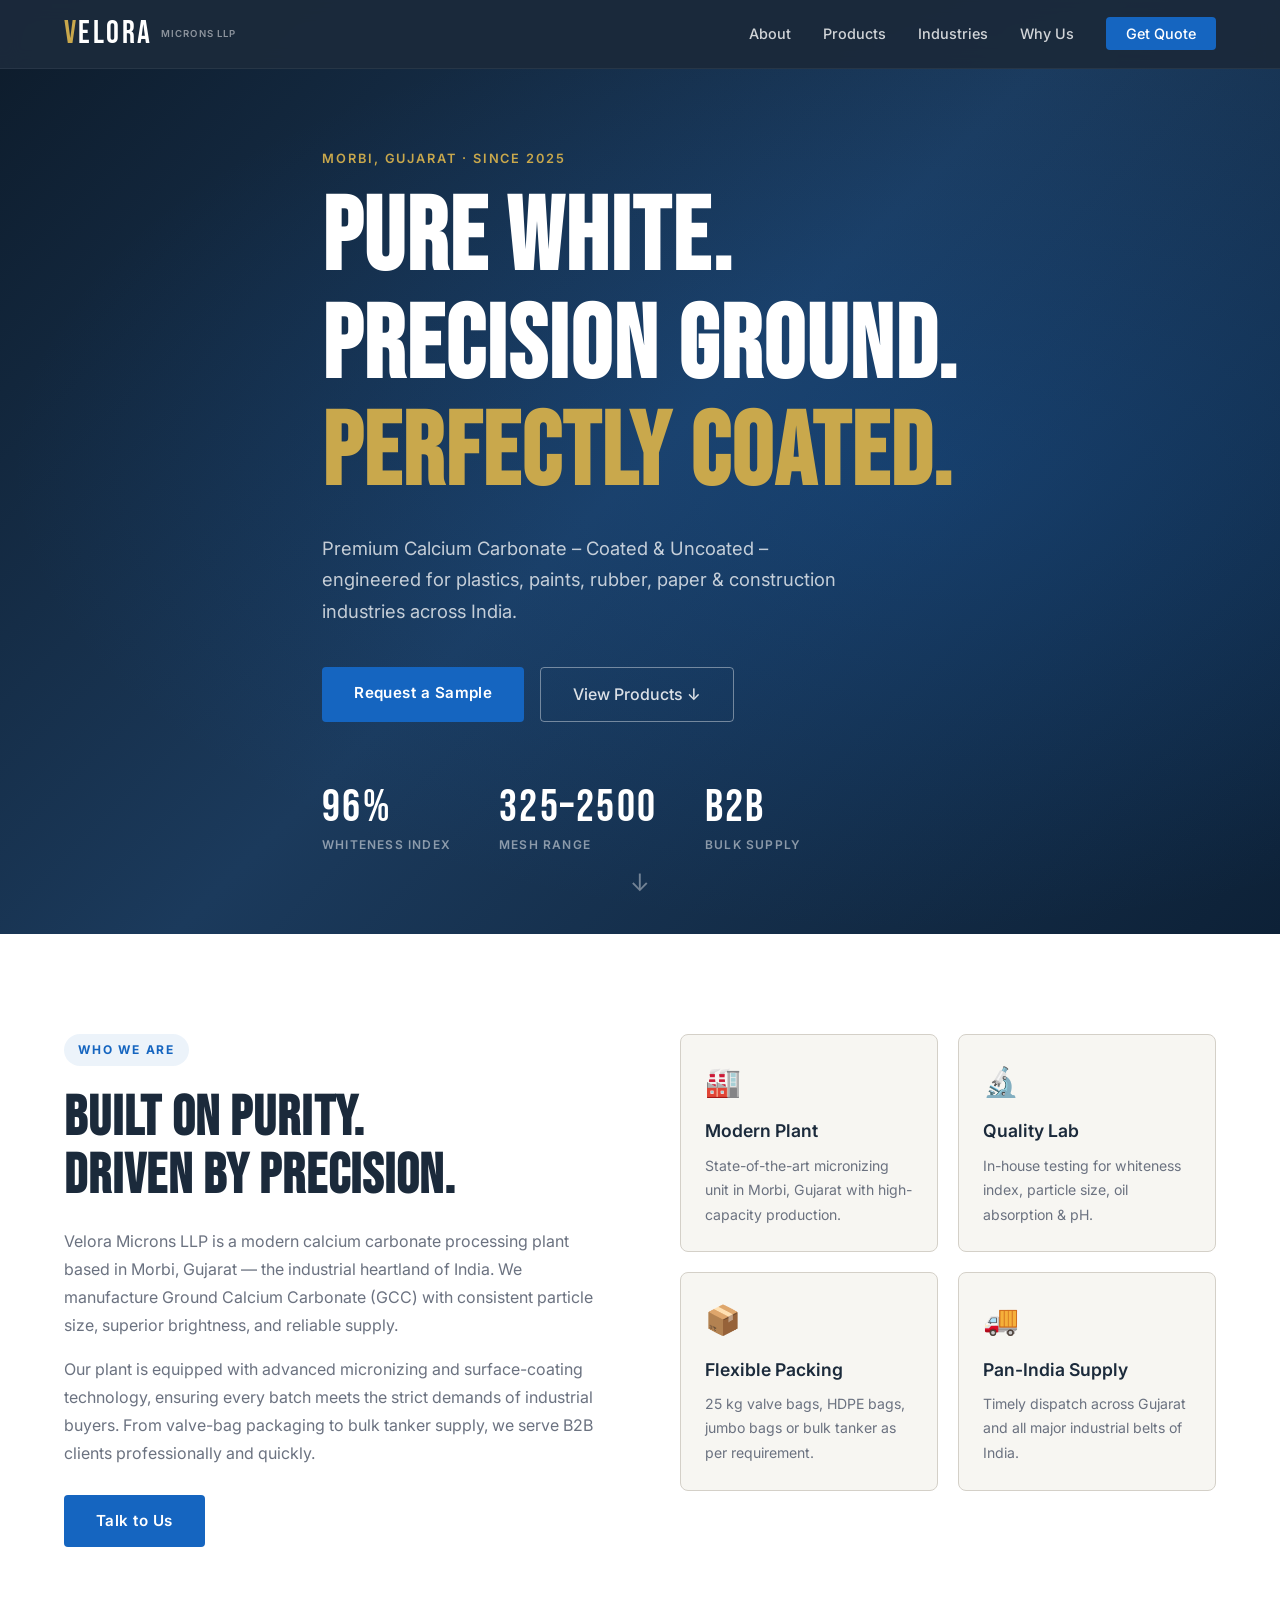
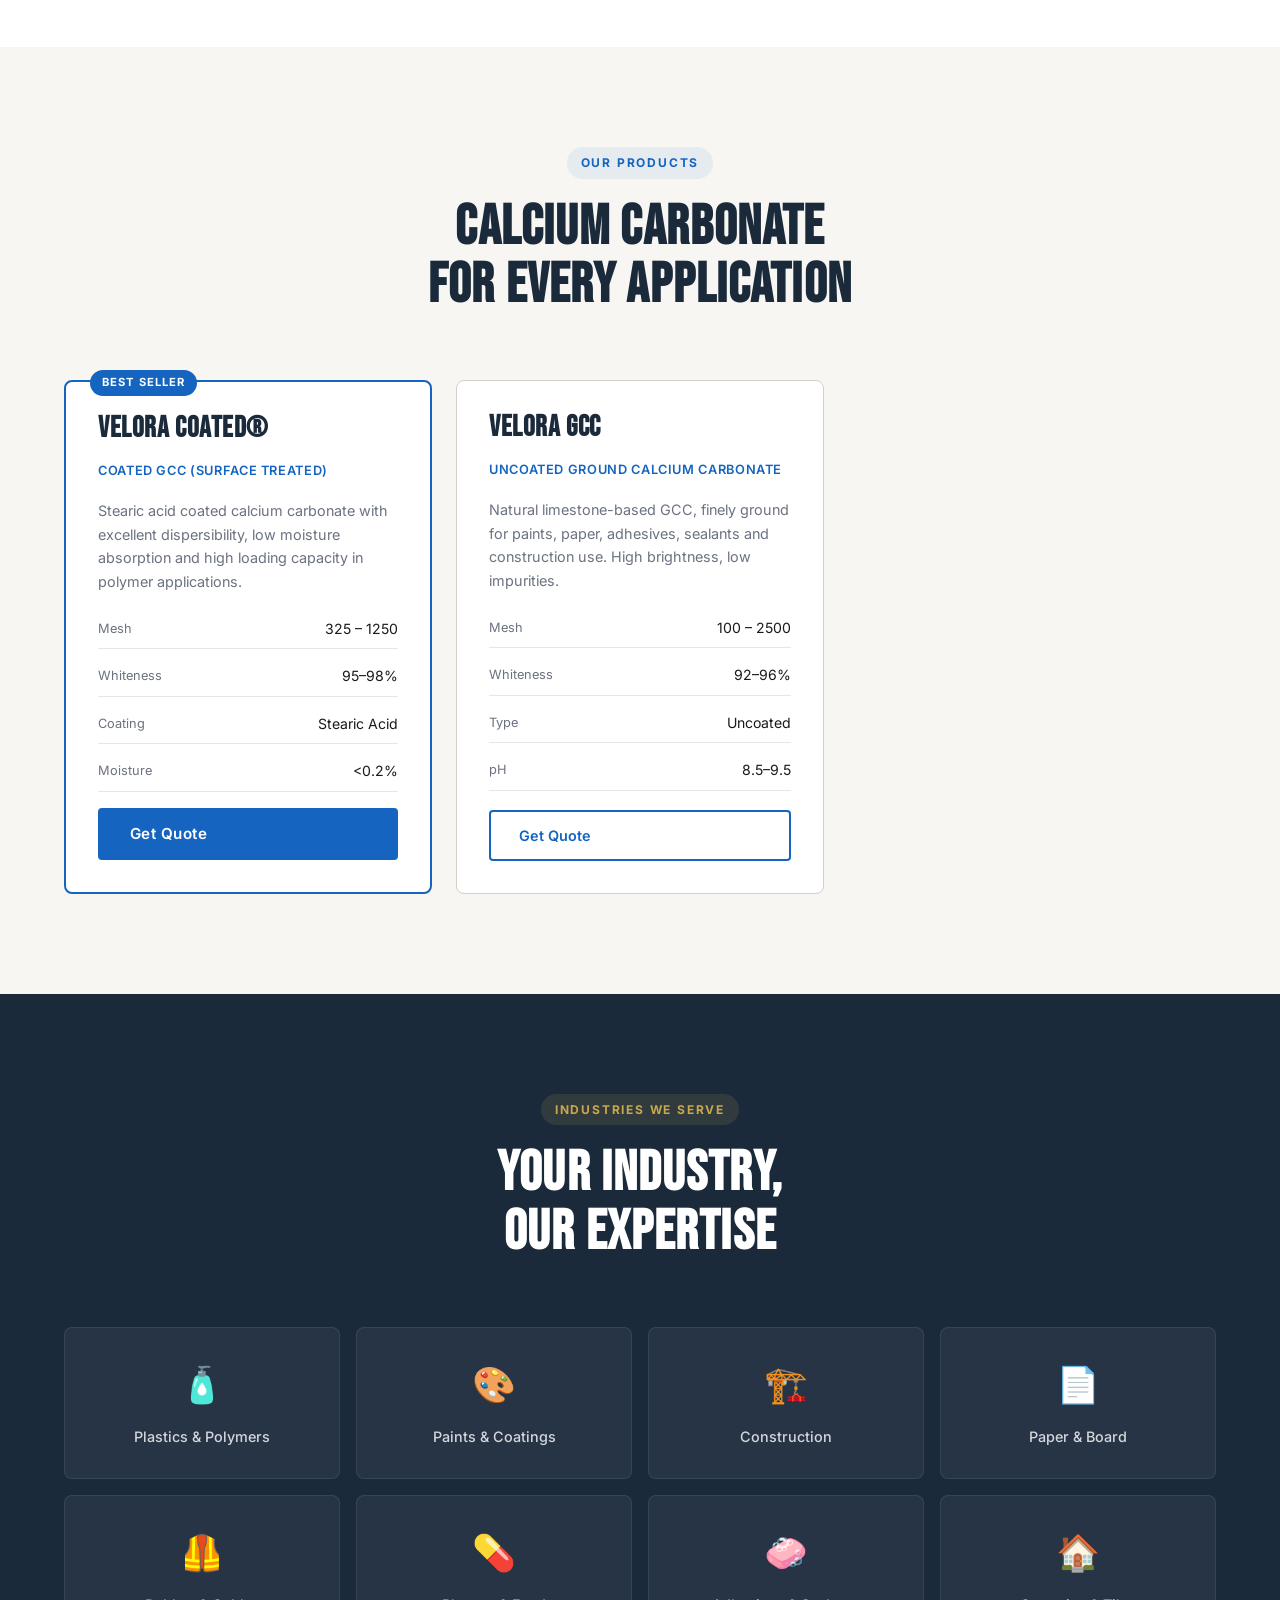
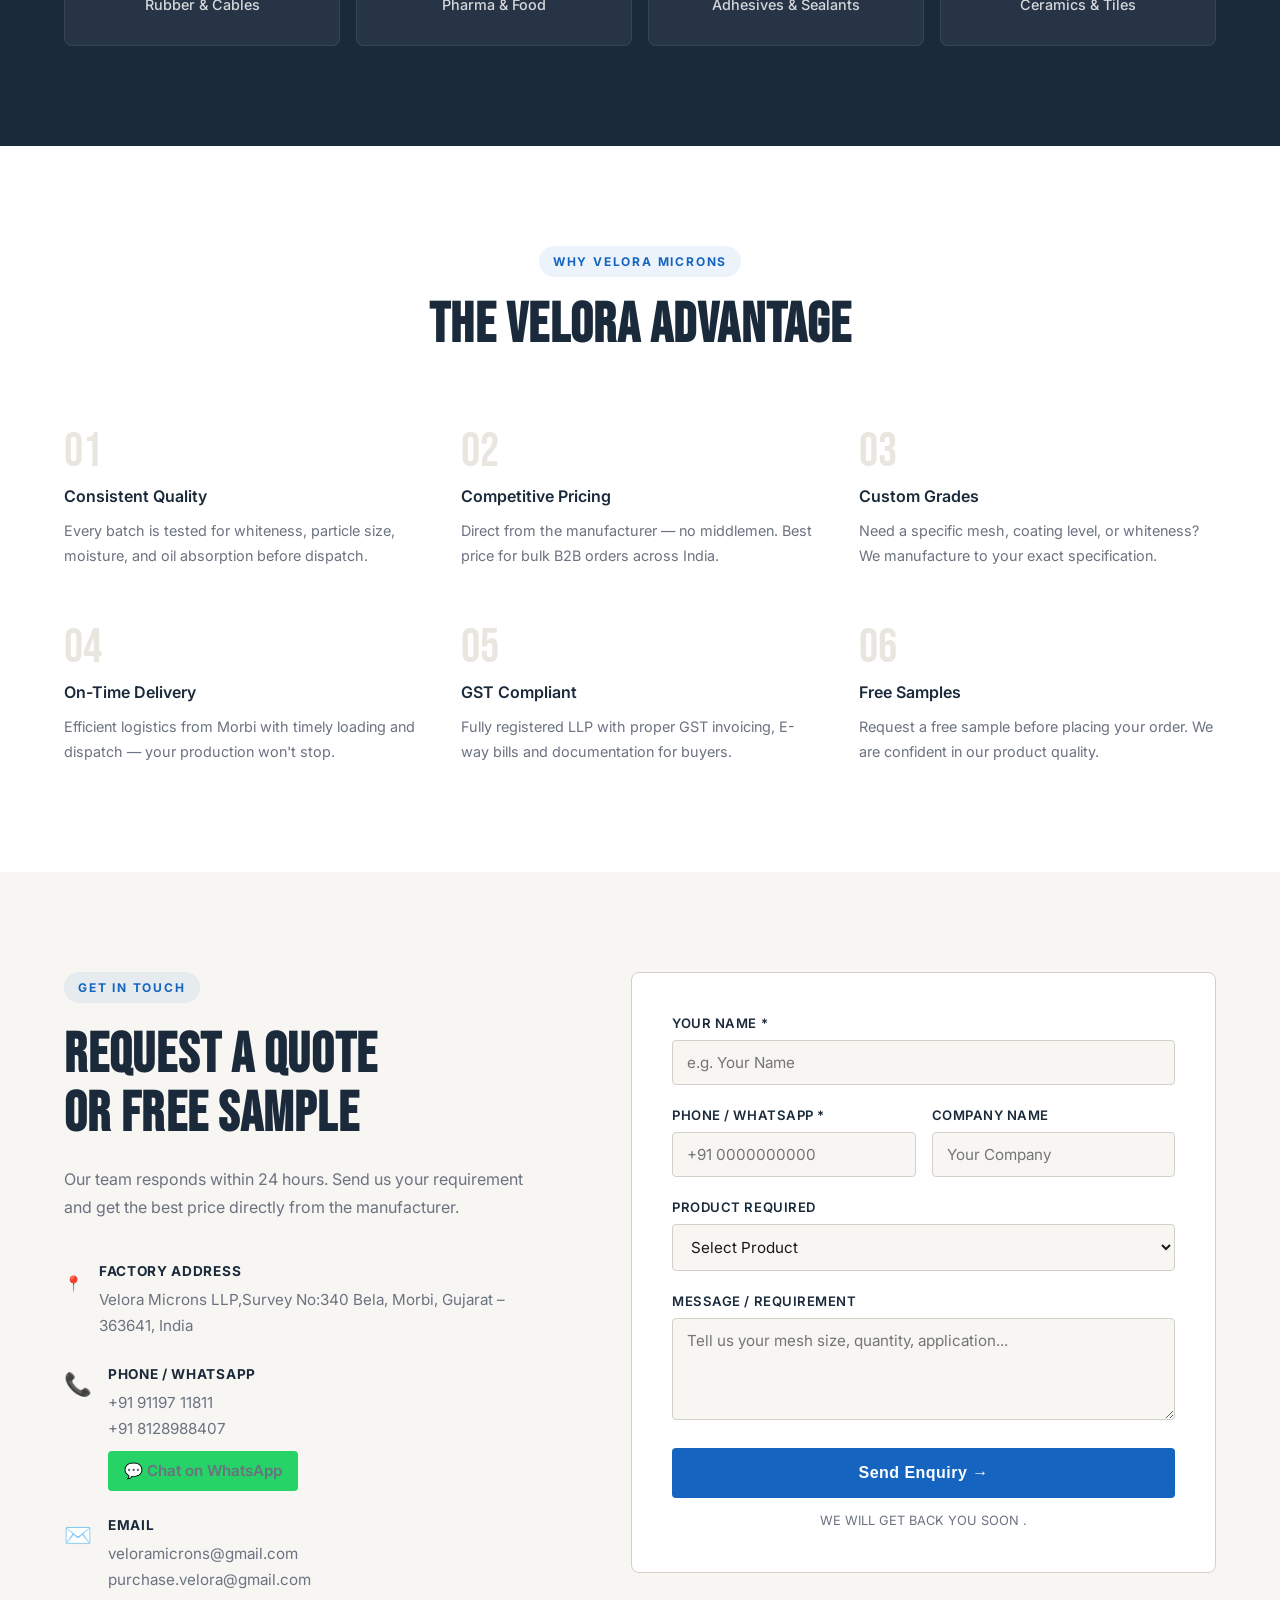
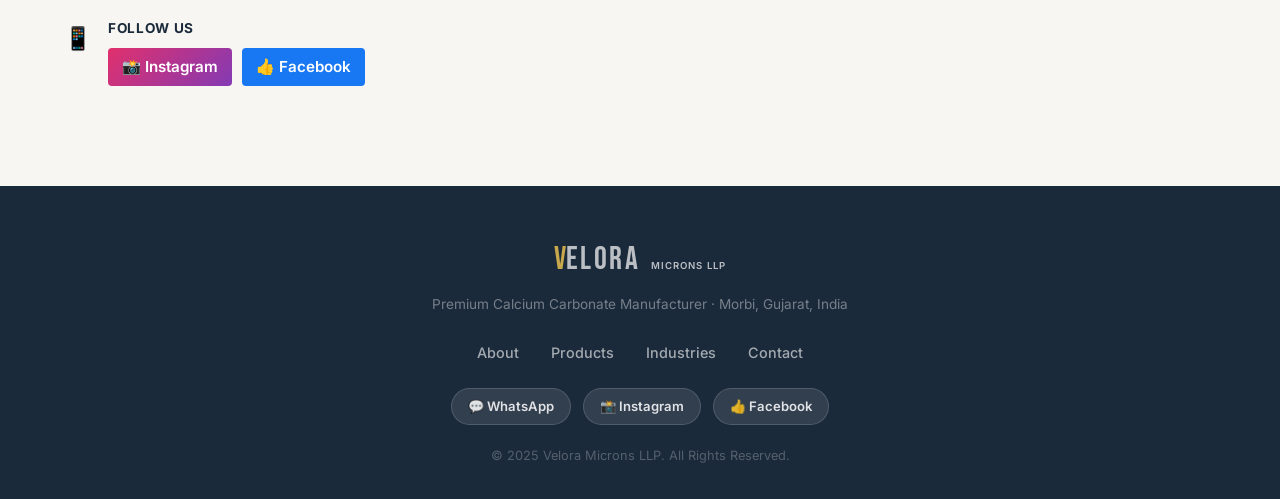
==== commit 234f759e: "Adjust statistics and product description in index.html Updated the Whiteness Index statistic and mo" ====
--- a/index.html
+++ b/index.html
@@ -61,7 +61,7 @@
       </div>
       <div class="hero-stats">
         <div class="stat">
-          <span class="stat-num">98%</span>
+          <span class="stat-num">96%</span>
           <span class="stat-label">Whiteness Index</span>
         </div>
         <div class="stat">
@@ -86,8 +86,8 @@
         <p>
           Velora Microns LLP is a modern calcium carbonate processing plant
           based in Morbi, Gujarat — the industrial heartland of India. We
-          manufacture Ground Calcium Carbonate (GCC) and Precipitated Calcium
-          Carbonate (PCC) with consistent particle size, superior brightness,
+          manufacture Ground Calcium Carbonate (GCC) with 
+          consistent particle size, superior brightness,
           and reliable supply.
         </p>
         <p>
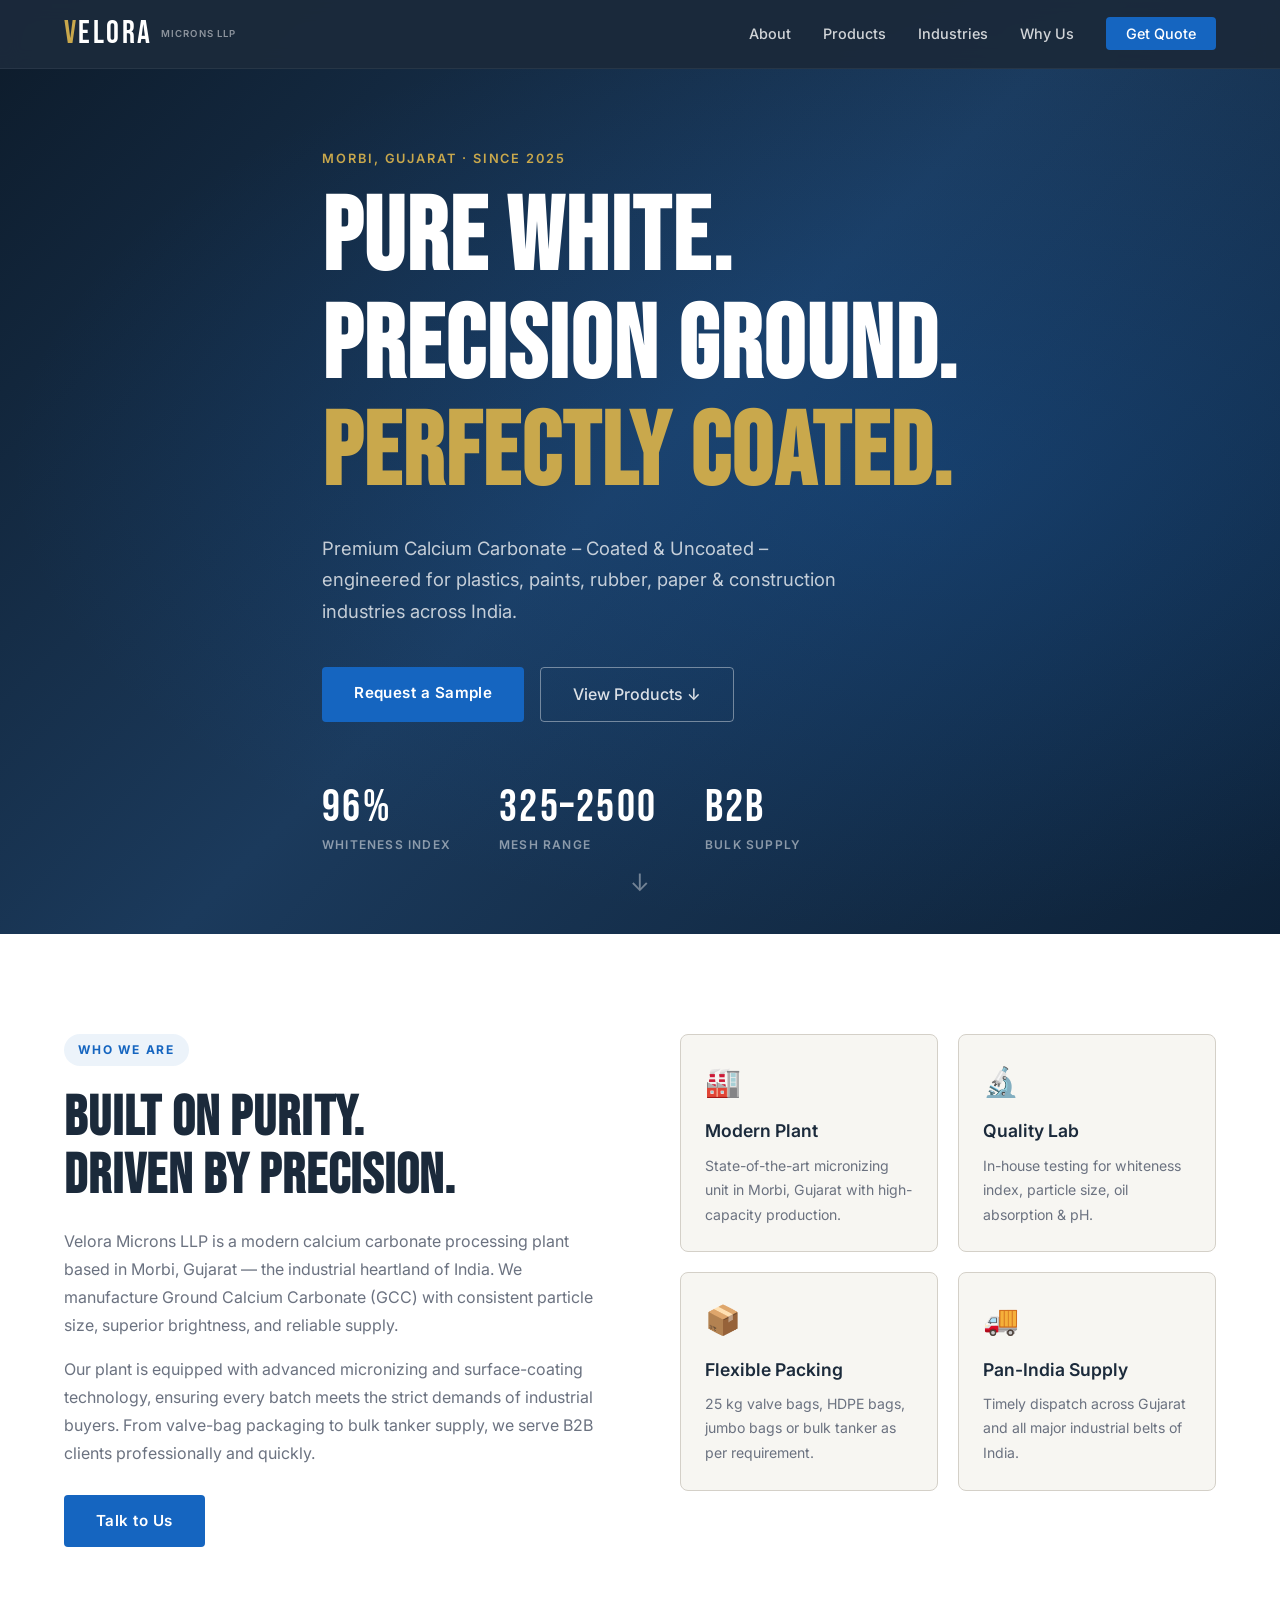
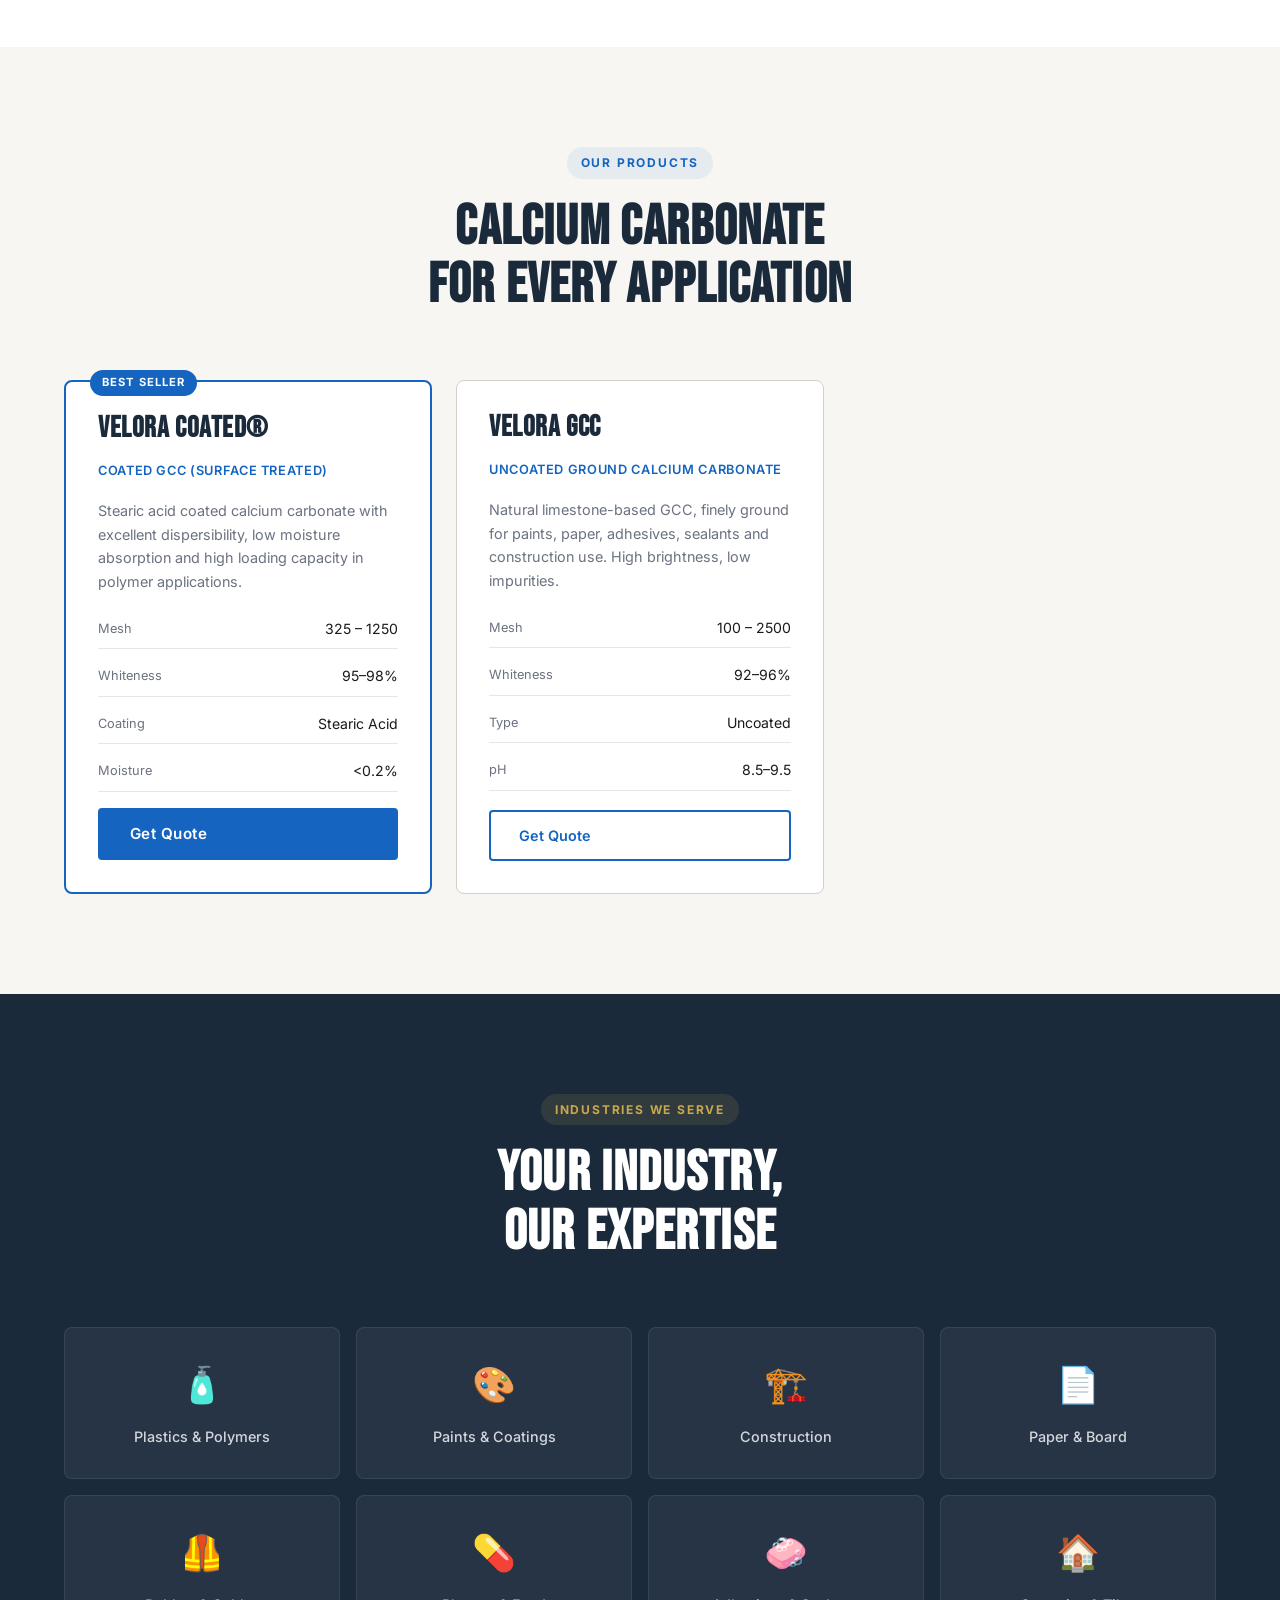
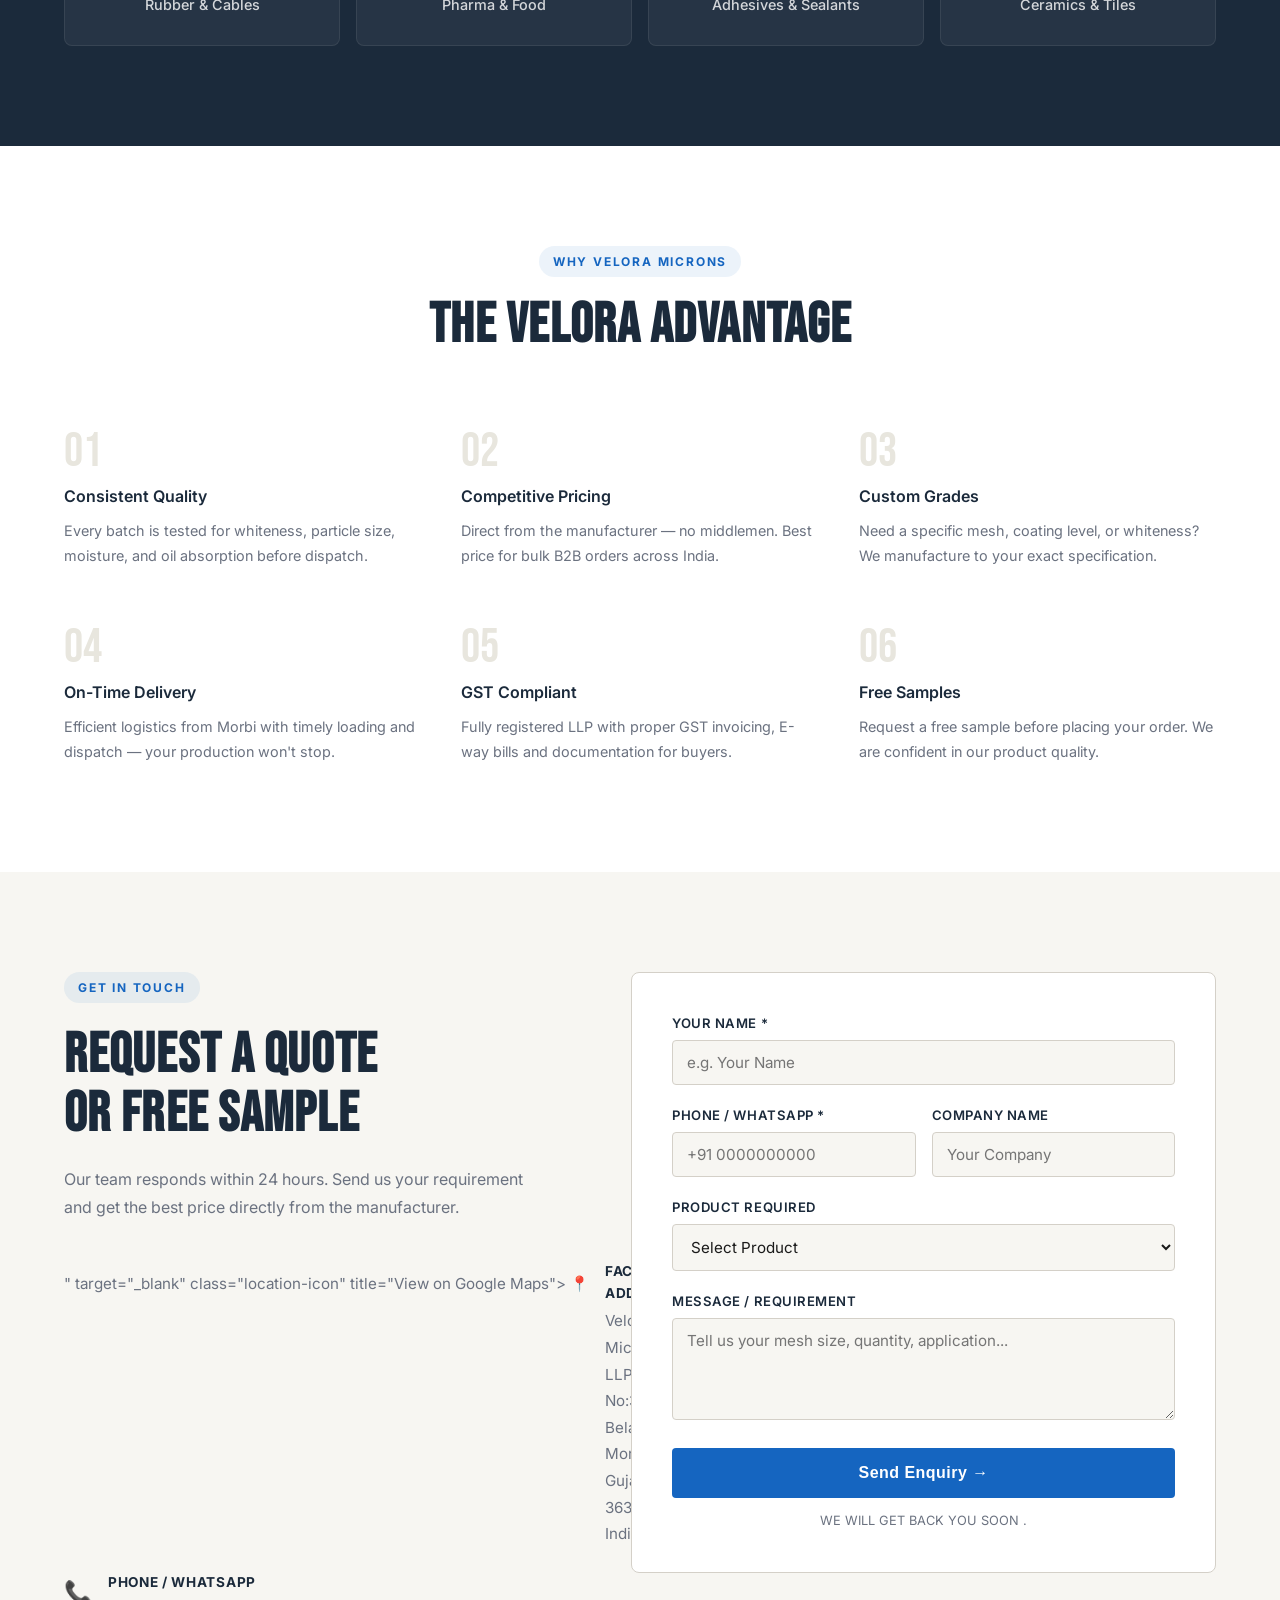
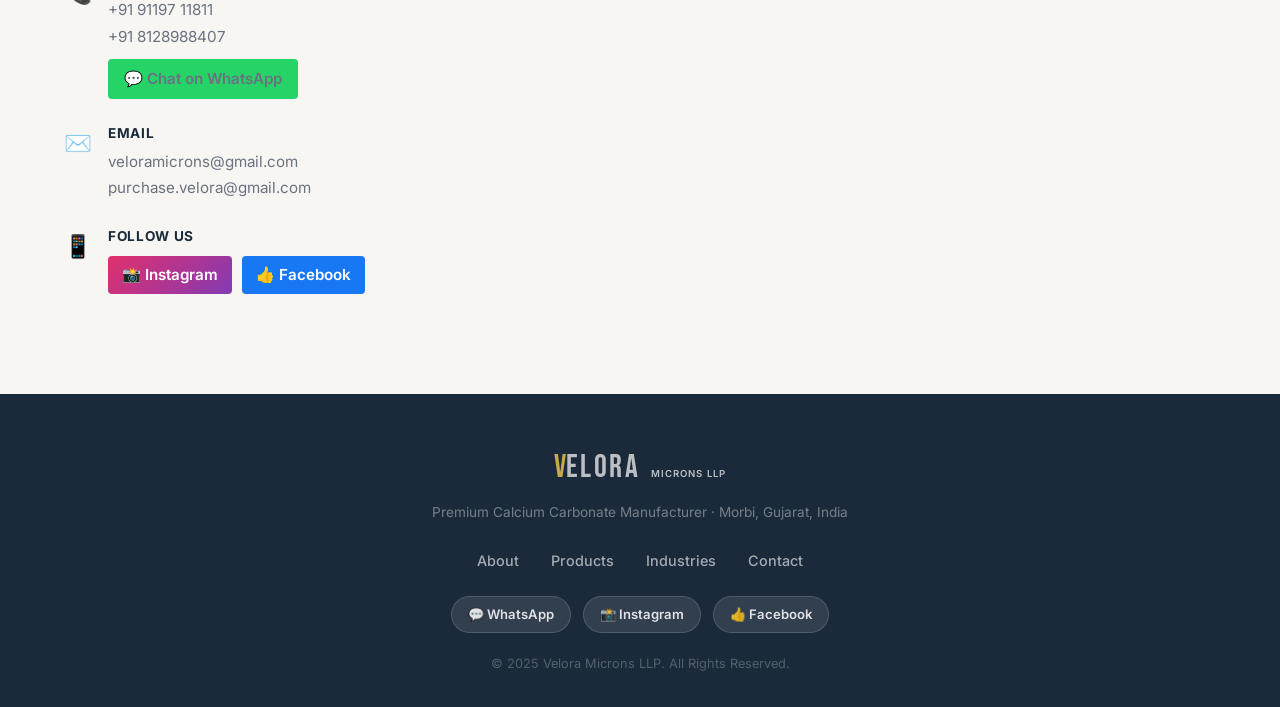
==== commit 03605fb8: "Embed Google Maps iframe in location link Replaced link with an embedded Google Maps iframe for loca" ====
--- a/index.html
+++ b/index.html
@@ -267,7 +267,7 @@
 <body>
 
     <!-- Clickable Location Pin Emoji -->
-    <a href="https://maps.app.goo.gl/Koh5ZFjmjRwRxcQj9" target="_blank" class="location-icon" title="View on Google Maps">
+    <a href="<iframe src="https://www.google.com/maps/embed?pb=!1m18!1m12!1m3!1d4068.02910786423!2d70.85368801127774!3d22.89182277917968!2m3!1f0!2f0!3f0!3m2!1i1024!2i768!4f13.1!3m3!1m2!1s0x39598b00304113ab%3A0xd0b083c1de206b70!2sVelora%20Microns%20LLP!5e1!3m2!1sen!2sin!4v1795163580219!5m2!1sen!2sin" width="600" height="450" style="border:0;" allowfullscreen="" loading="lazy" referrerpolicy="strict-origin-when-cross-origin"></iframe>" target="_blank" class="location-icon" title="View on Google Maps">
         📍
     </a>
 
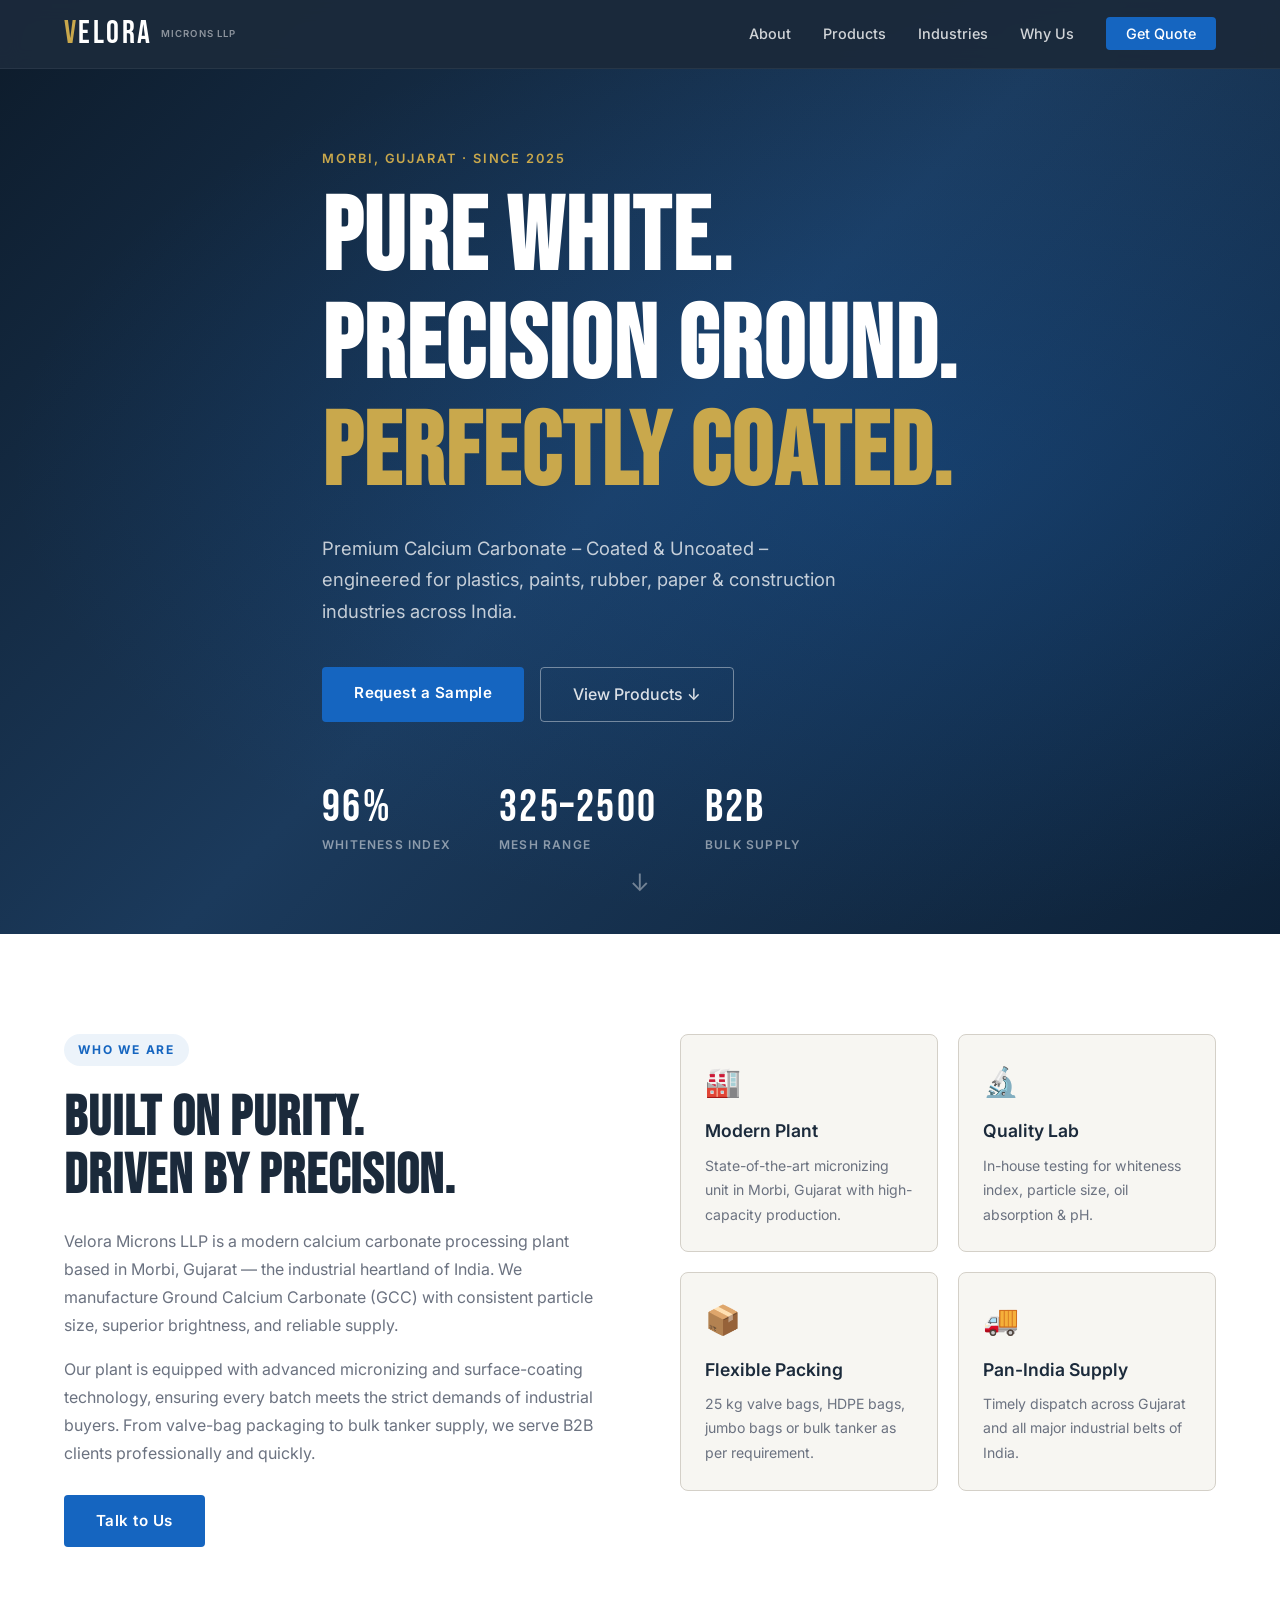
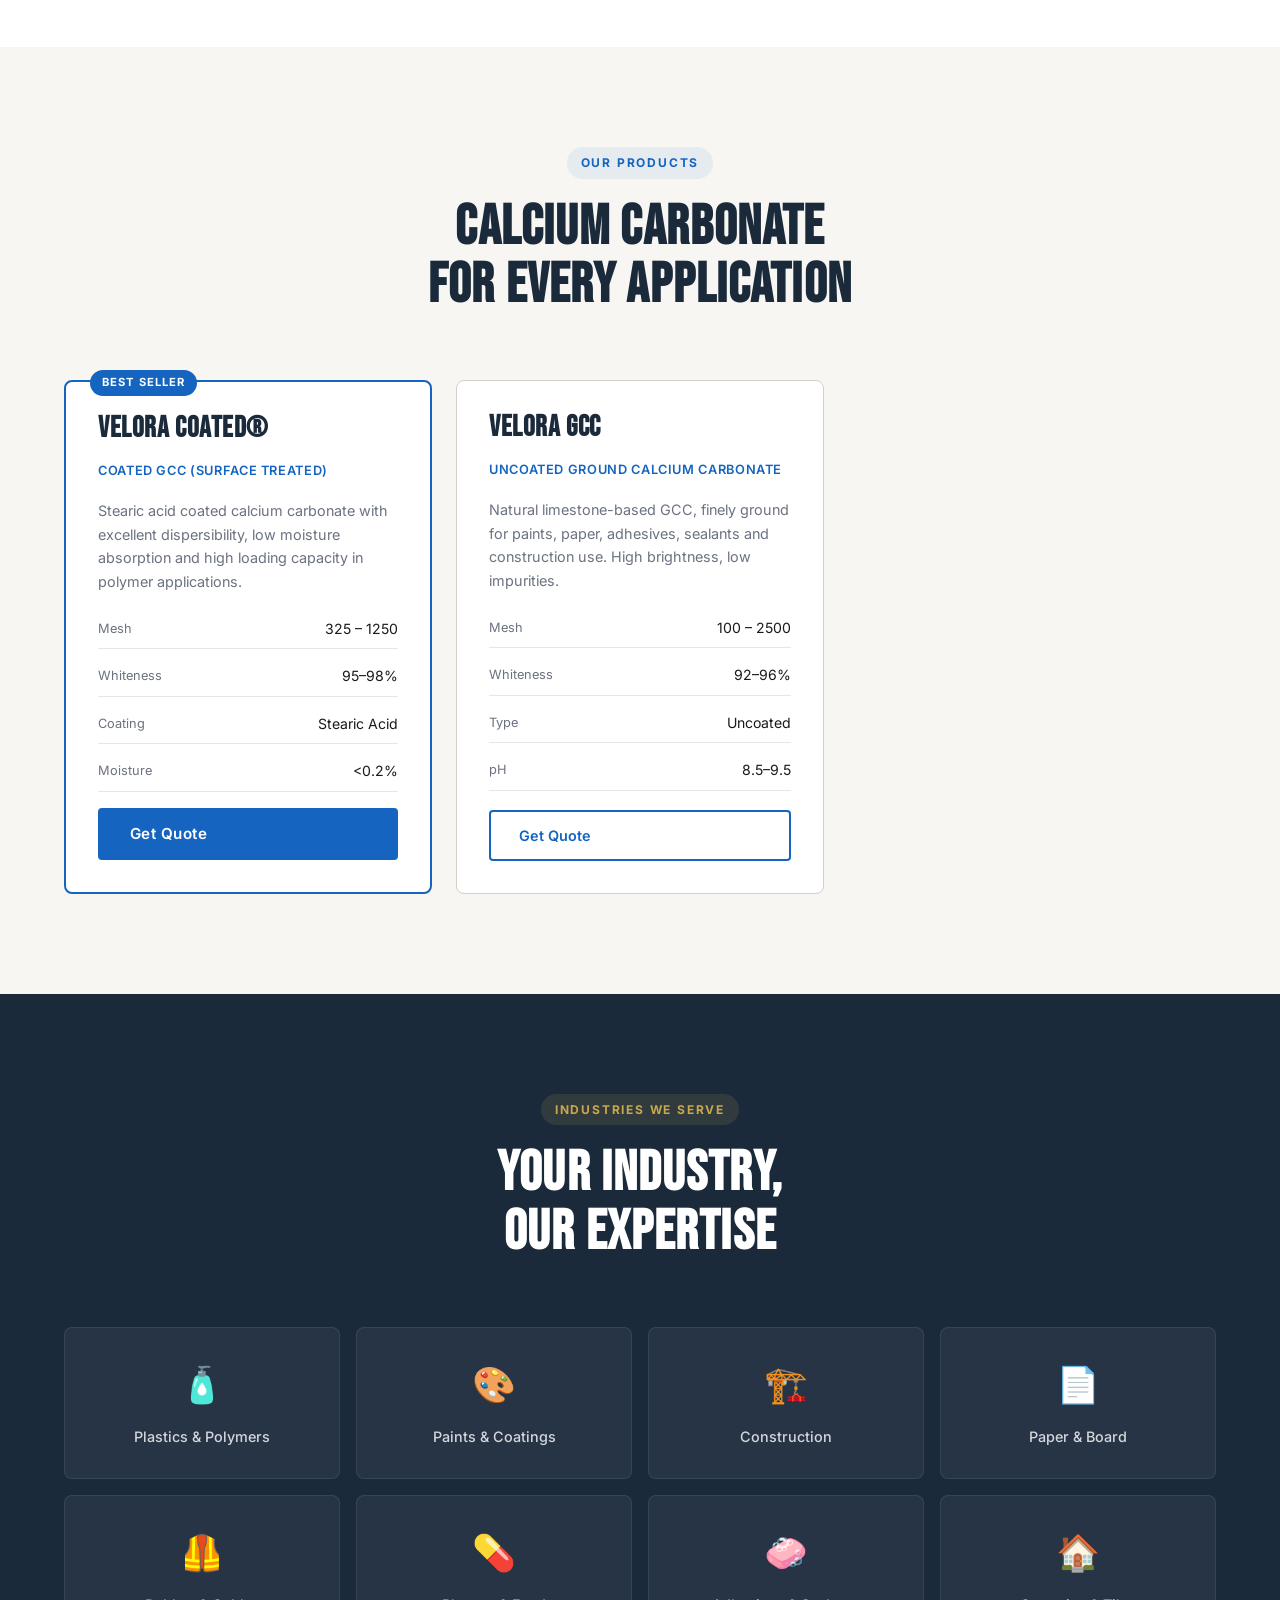
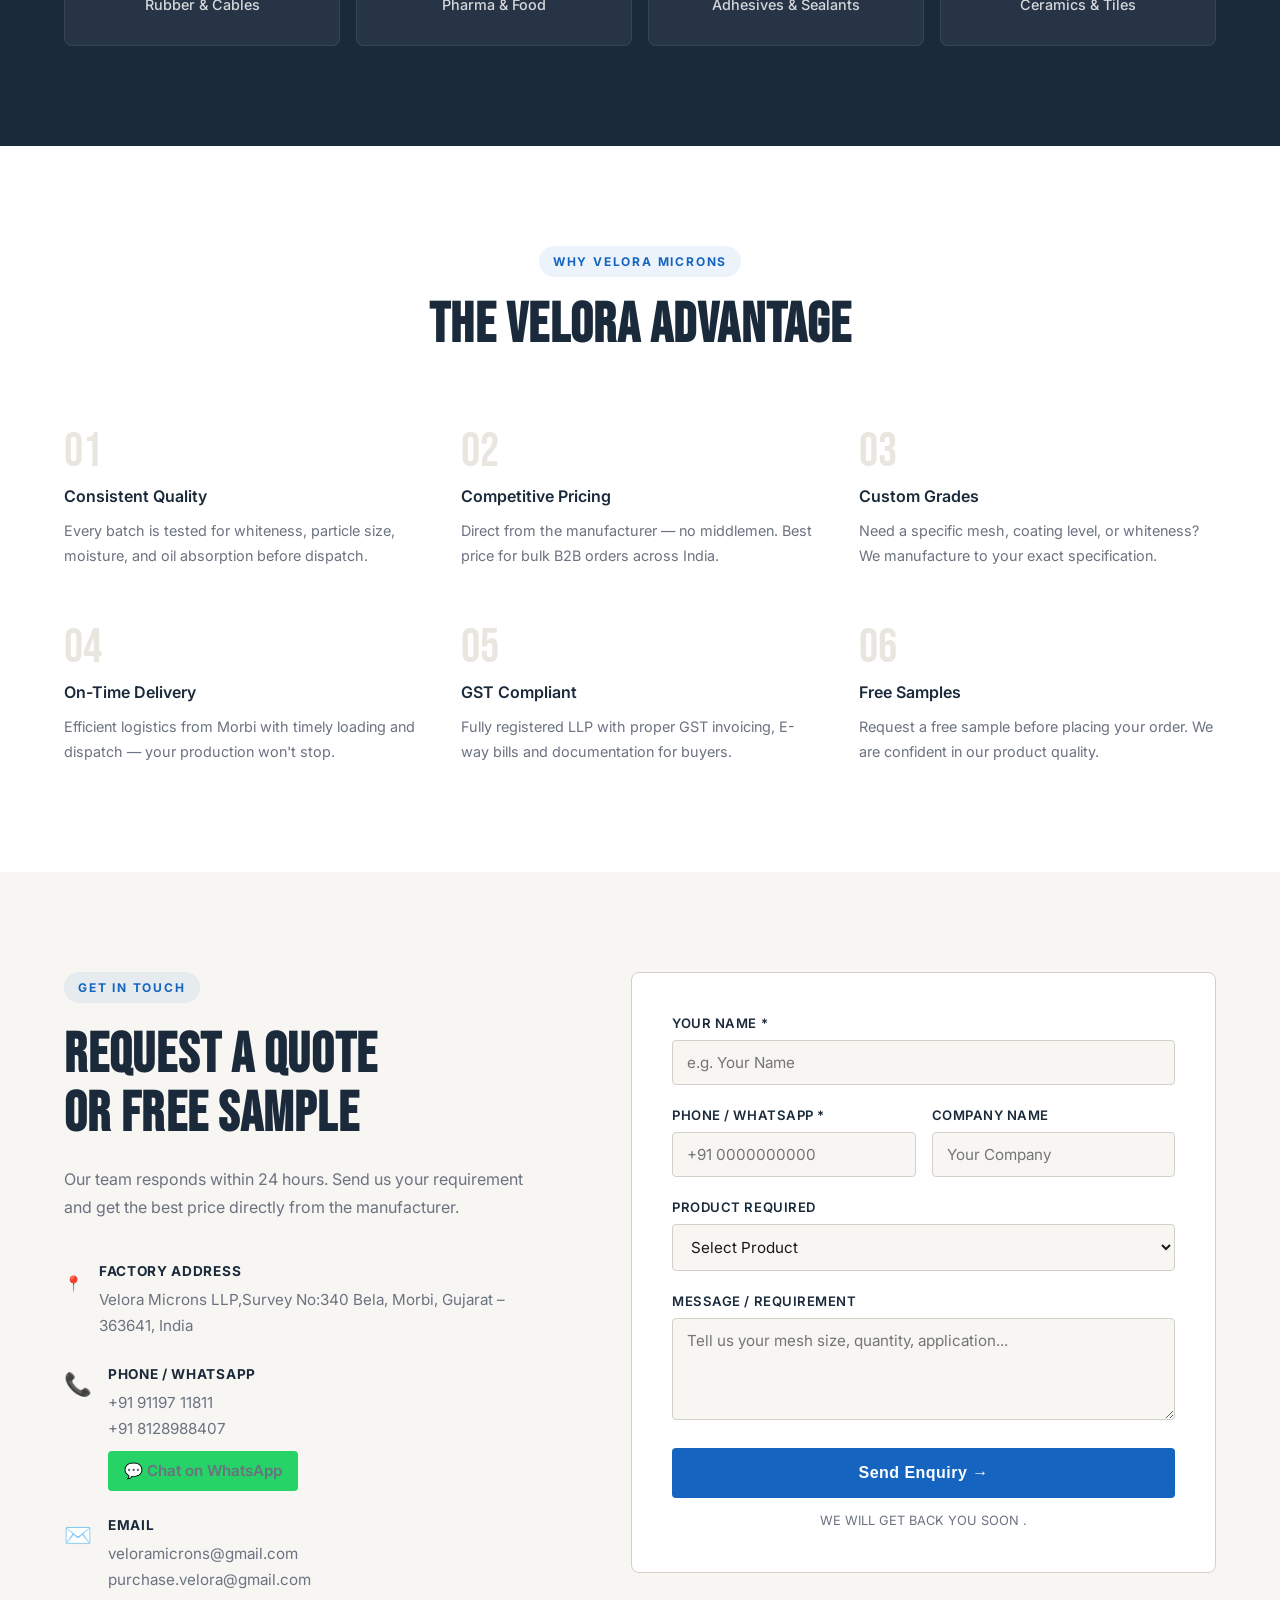
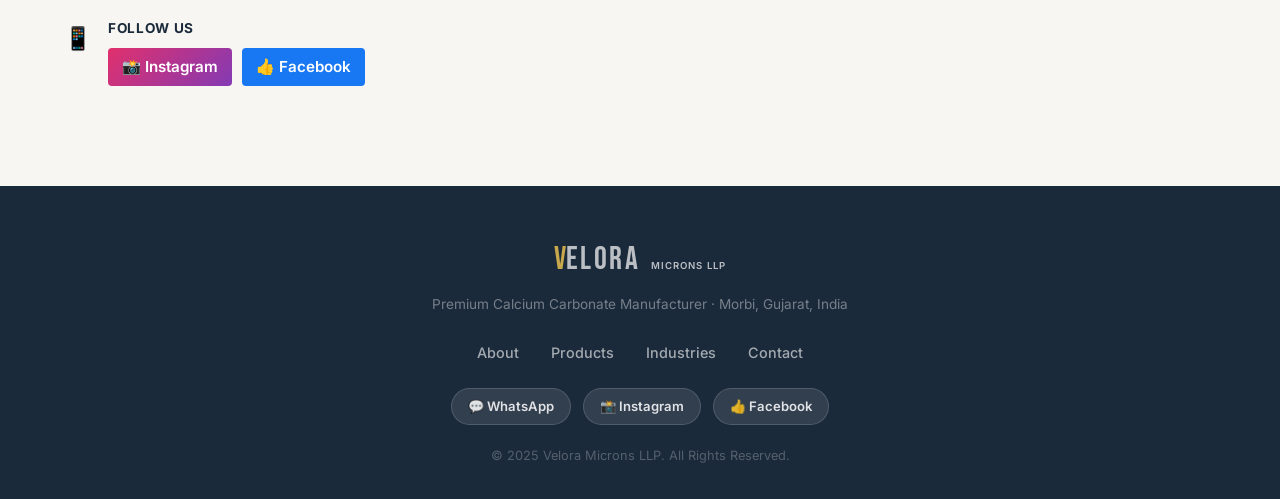
==== commit a665ef7d: "Update location link to Google Maps" ====
--- a/index.html
+++ b/index.html
@@ -267,9 +267,9 @@
 <body>
 
     <!-- Clickable Location Pin Emoji -->
-    <a href="<iframe src="https://www.google.com/maps/embed?pb=!1m18!1m12!1m3!1d4068.02910786423!2d70.85368801127774!3d22.89182277917968!2m3!1f0!2f0!3f0!3m2!1i1024!2i768!4f13.1!3m3!1m2!1s0x39598b00304113ab%3A0xd0b083c1de206b70!2sVelora%20Microns%20LLP!5e1!3m2!1sen!2sin!4v1795163580219!5m2!1sen!2sin" width="600" height="450" style="border:0;" allowfullscreen="" loading="lazy" referrerpolicy="strict-origin-when-cross-origin"></iframe>" target="_blank" class="location-icon" title="View on Google Maps">
-        📍
-    </a>
+    <a href="https://maps.app.goo.gl/Koh5ZFjmjRwRxcQj9" target="_blank" class="location-icon" title="View on Google Maps">
+  📍
+</a>
 
 </body>
 </html> </span>
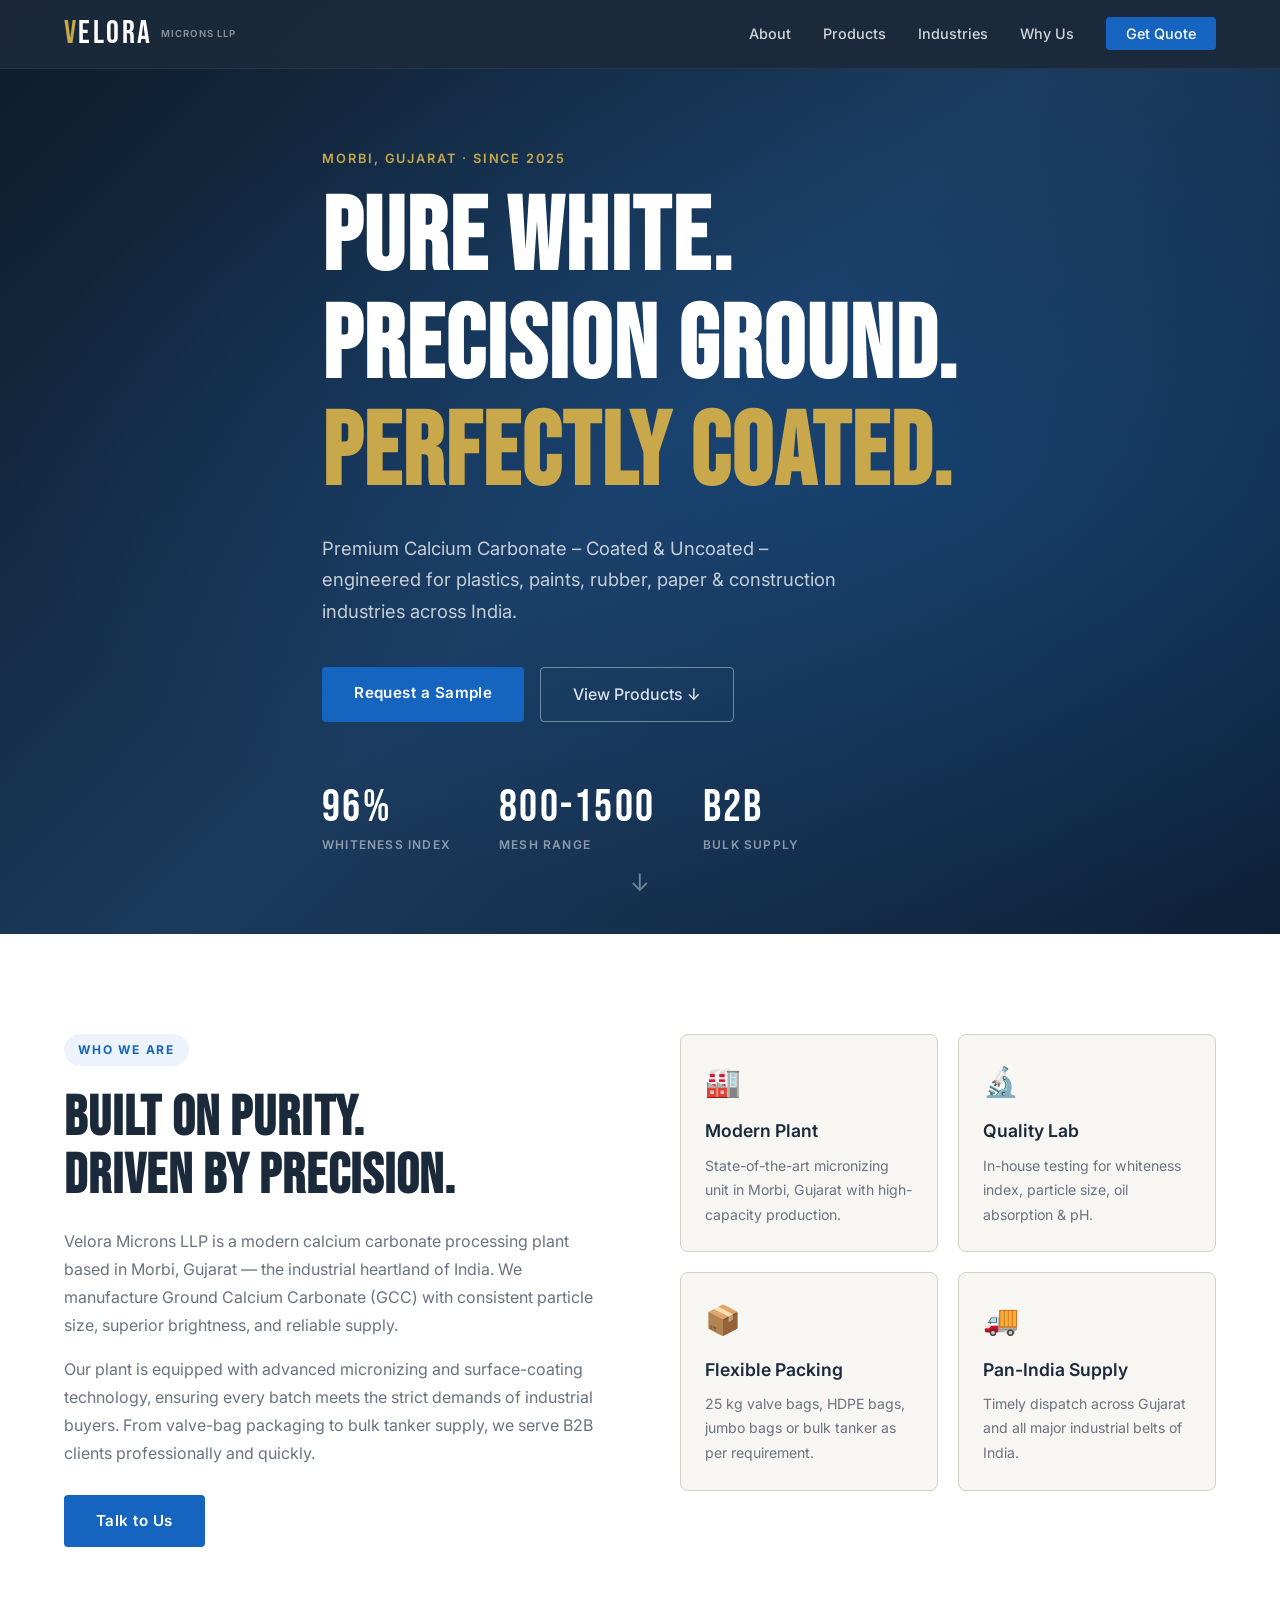
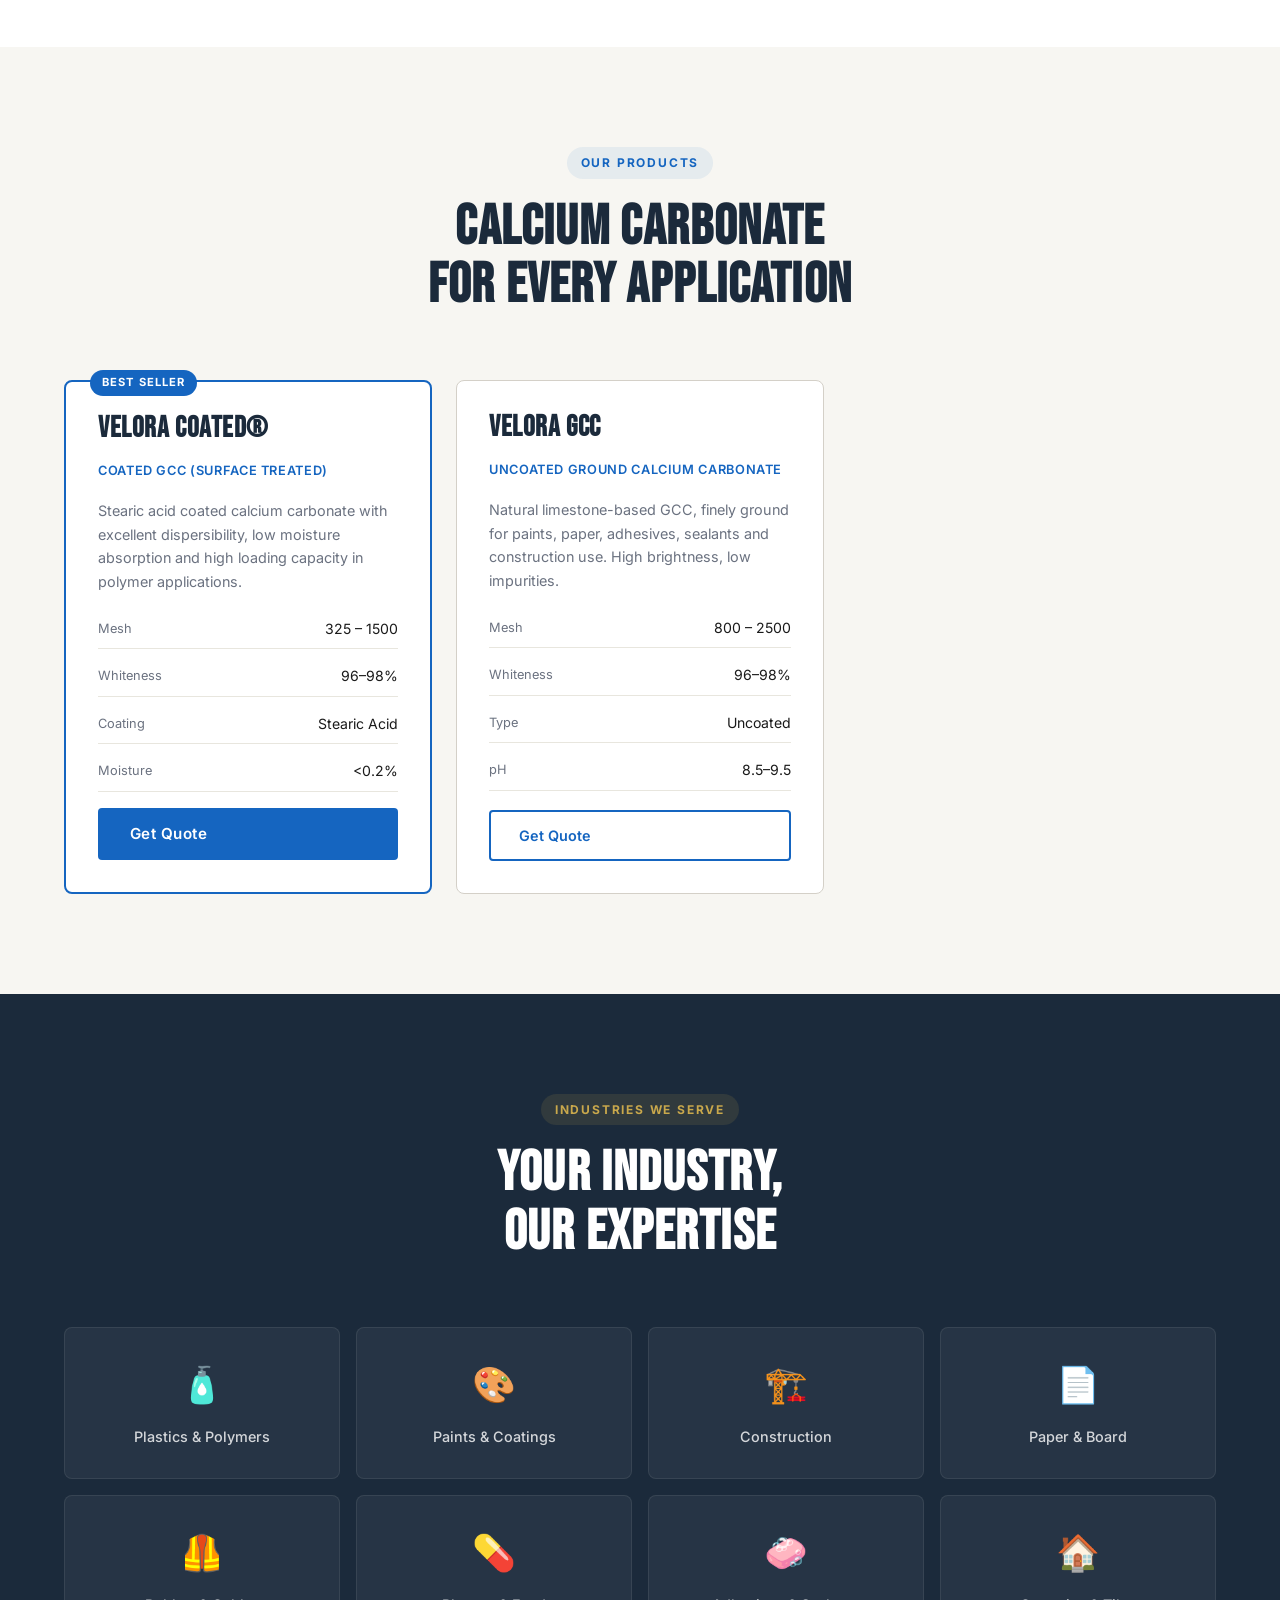
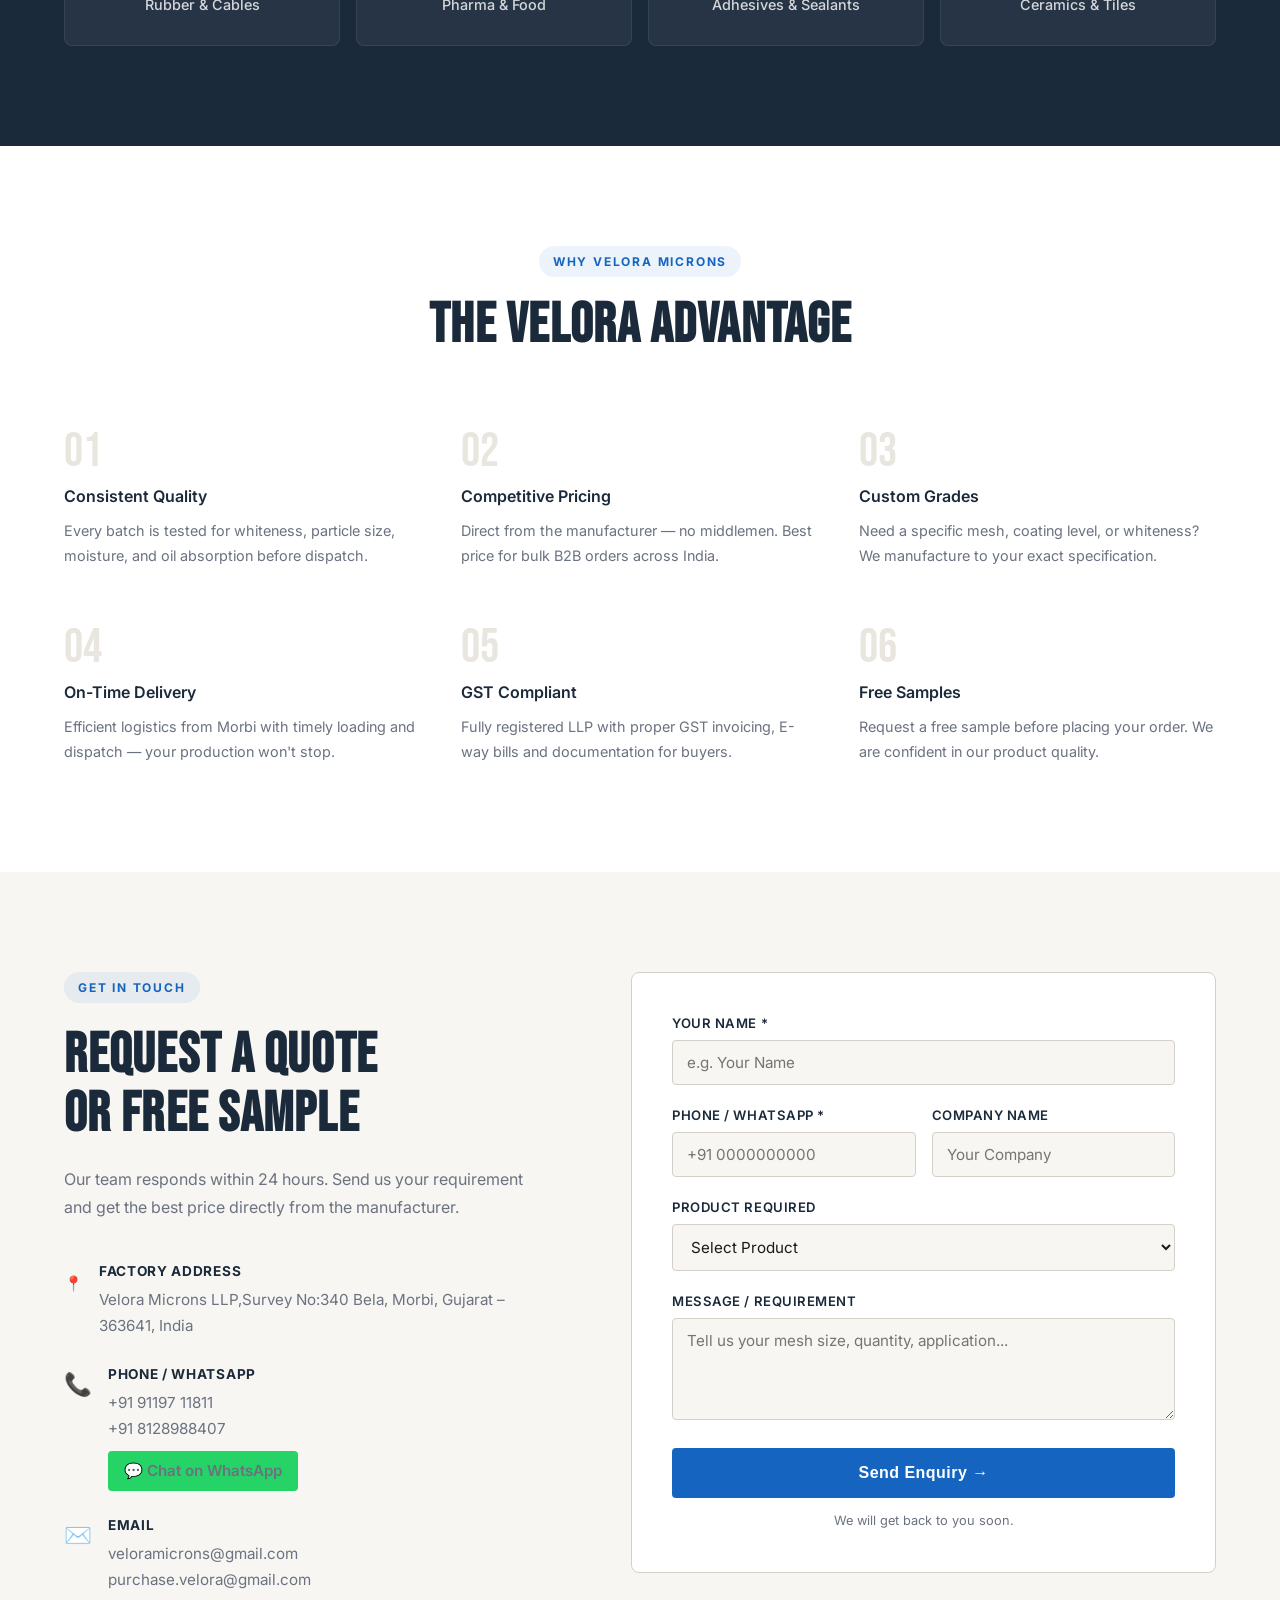
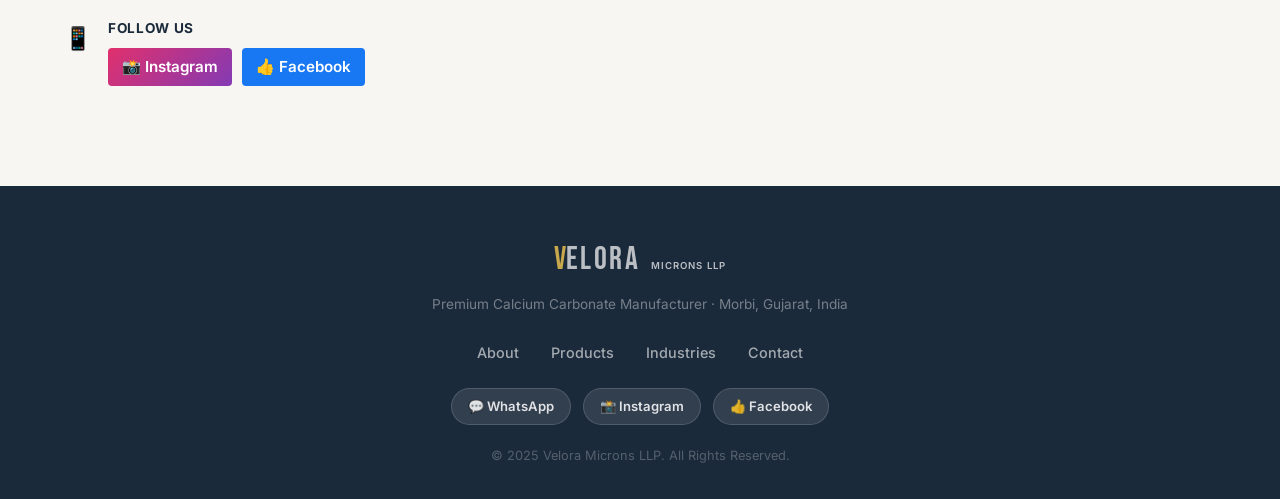
==== commit de85d1cc: "Update product specifications and form options" ====
--- a/index.html
+++ b/index.html
@@ -65,7 +65,7 @@
           <span class="stat-label">Whiteness Index</span>
         </div>
         <div class="stat">
-          <span class="stat-num">325–2500</span>
+          <span class="stat-num"> 800-1500 </span>
           <span class="stat-label">Mesh Range</span>
         </div>
         <div class="stat">
@@ -137,8 +137,8 @@
           <p class="prod-type">Coated GCC (Surface Treated)</p>
           <p class="prod-desc">Stearic acid coated calcium carbonate with excellent dispersibility, low moisture absorption and high loading capacity in polymer applications.</p>
           <ul class="prod-specs">
-            <li><span>Mesh</span> 325 – 1250</li>
-            <li><span>Whiteness</span> 95–98%</li>
+            <li><span>Mesh</span> 325 – 1500</li>
+            <li><span>Whiteness</span> 96–98%</li>
             <li><span>Coating</span> Stearic Acid</li>
             <li><span>Moisture</span> &lt;0.2%</li>
           </ul>
@@ -149,8 +149,8 @@
           <p class="prod-type">Uncoated Ground Calcium Carbonate</p>
           <p class="prod-desc">Natural limestone-based GCC, finely ground for paints, paper, adhesives, sealants and construction use. High brightness, low impurities.</p>
           <ul class="prod-specs">
-            <li><span>Mesh</span> 100 – 2500</li>
-            <li><span>Whiteness</span> 92–96%</li>
+            <li><span>Mesh</span> 800 – 2500</li>
+            <li><span>Whiteness</span> 96–98%</li>
             <li><span>Type</span> Uncoated</li>
             <li><span>pH</span> 8.5–9.5</li>
           </ul>
@@ -327,10 +327,19 @@
             <label>Product Required</label>
             <select>
               <option value="">Select Product</option>
-              <option>VELORA PLASTCOAT® (Coated GCC)</option>
-              <option>VELORA GCC (Uncoated)</option>
-              <option>VELORA FINE (Micronized)</option>
-              <option>Custom Grade</option>
+
+  <optgroup label="VELORA COAT® (Coated GCC)">
+    <option value="VELORA COAT - VM Standard (15)">VM Standard (15 µm)</option>
+    <option value="VELORA COAT - VM Plus (12)">VM Plus (12 µm)</option>
+    <option value="VELORA COAT - VM Ultra (10)">VM Ultra (10 µm)</option>
+  </optgroup>
+
+  <optgroup label="Ground GCC (Uncoated)">
+    <option value="Ground GCC - VM-15">VM-15 (15 µm)</option>
+    <option value="Ground GCC - VM-12">VM-12 (12 µm)</option>
+    <option value="Ground GCC - VM-10">VM-10 (10 µm)</option>
+  </optgroup>
+             
             </select>
           </div>
           <div class="form-group">
@@ -338,7 +347,7 @@
             <textarea rows="4" placeholder="Tell us your mesh size, quantity, application..."></textarea>
           </div>
           <button type="submit" class="btn-primary full">Send Enquiry →</button>
-          <p class="form-note"> WE WILL GET BACK YOU SOON .</p>
+          <p class="form-note"> We will get back to you soon.</p>
         </form>
       </div>
     </div>
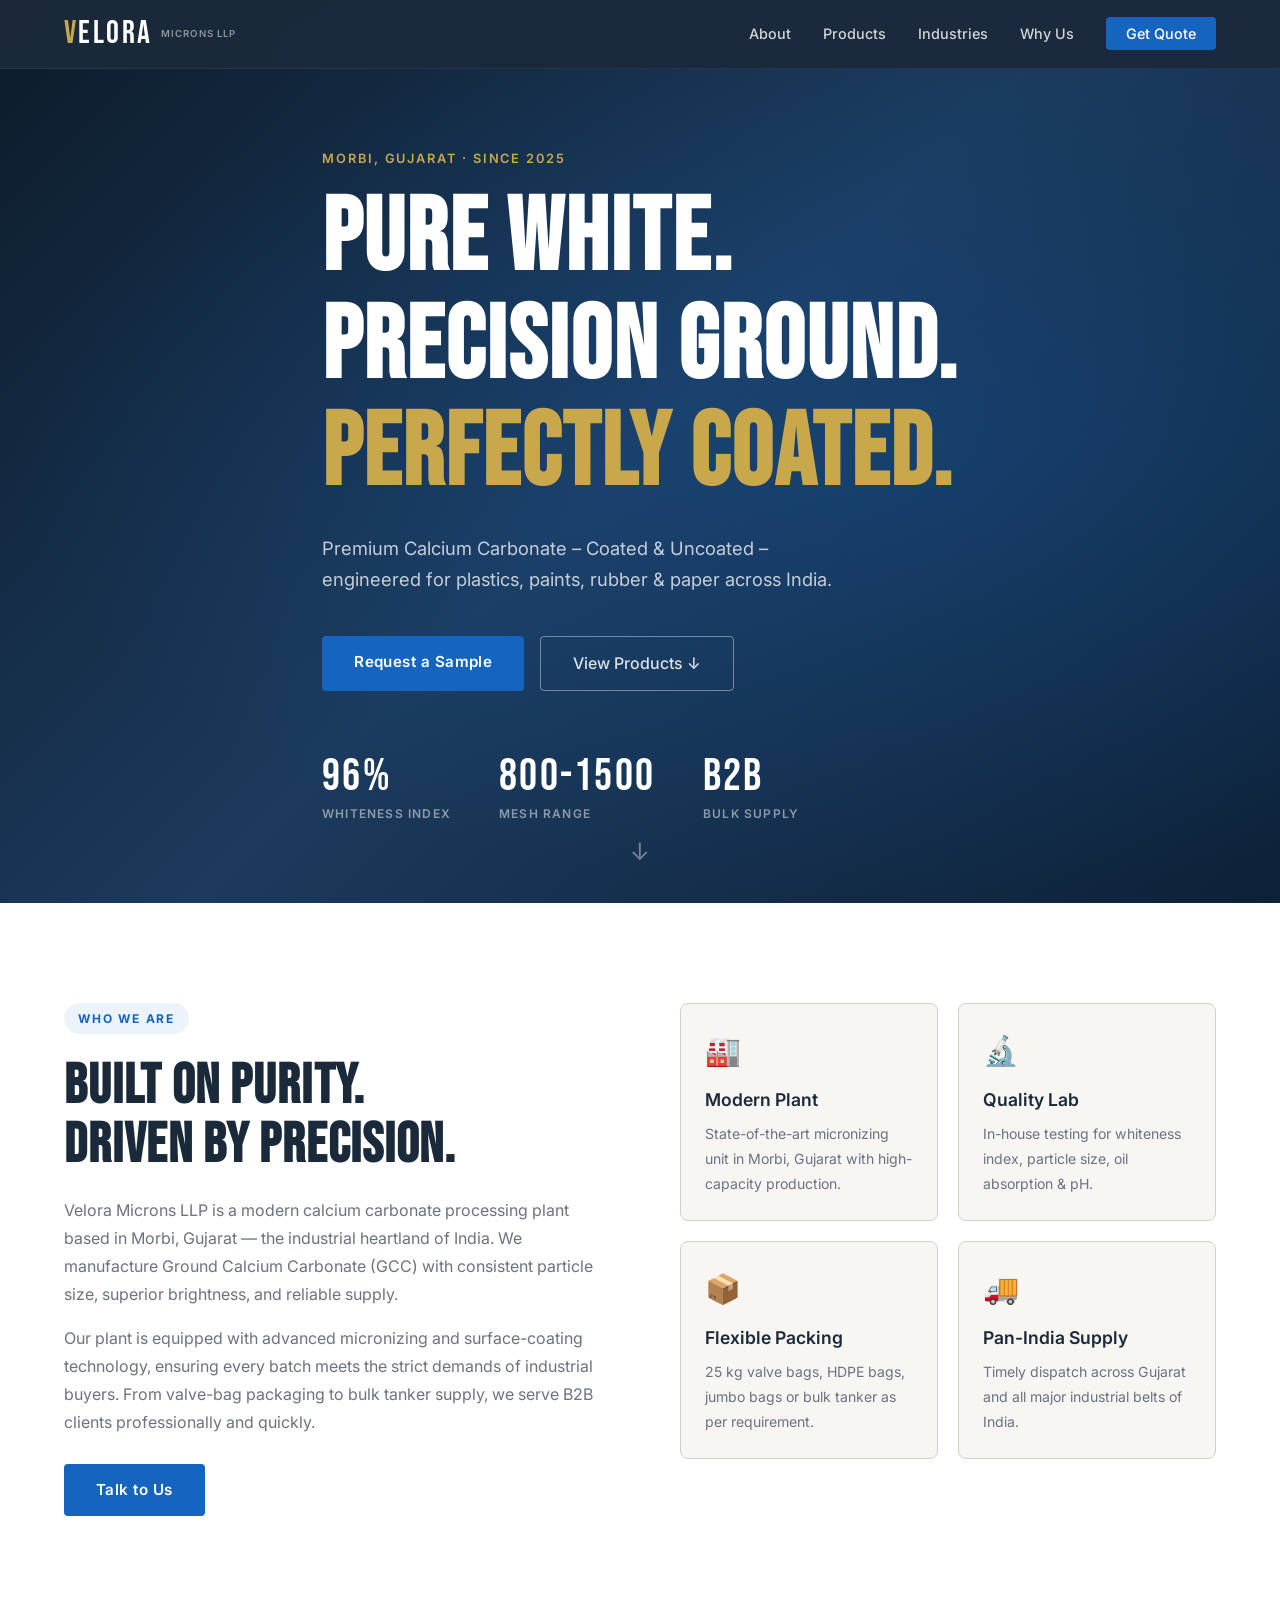
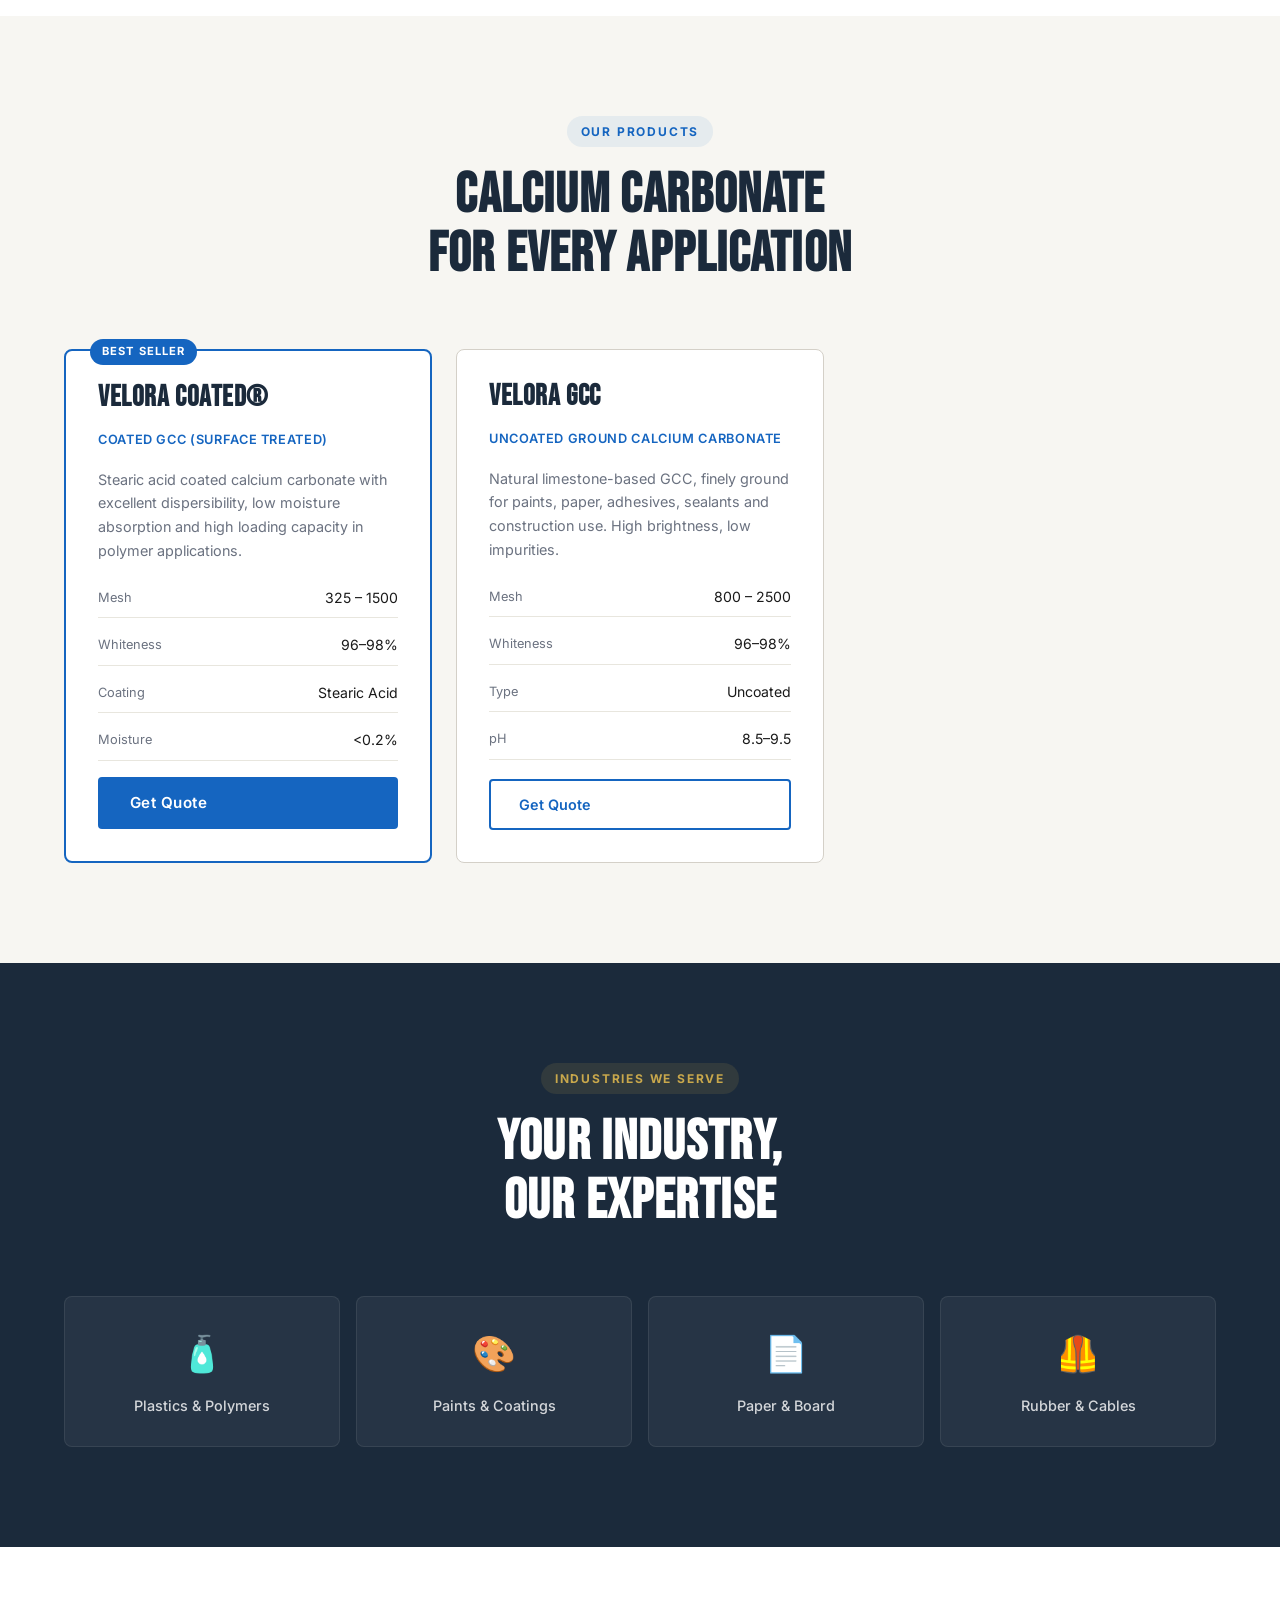
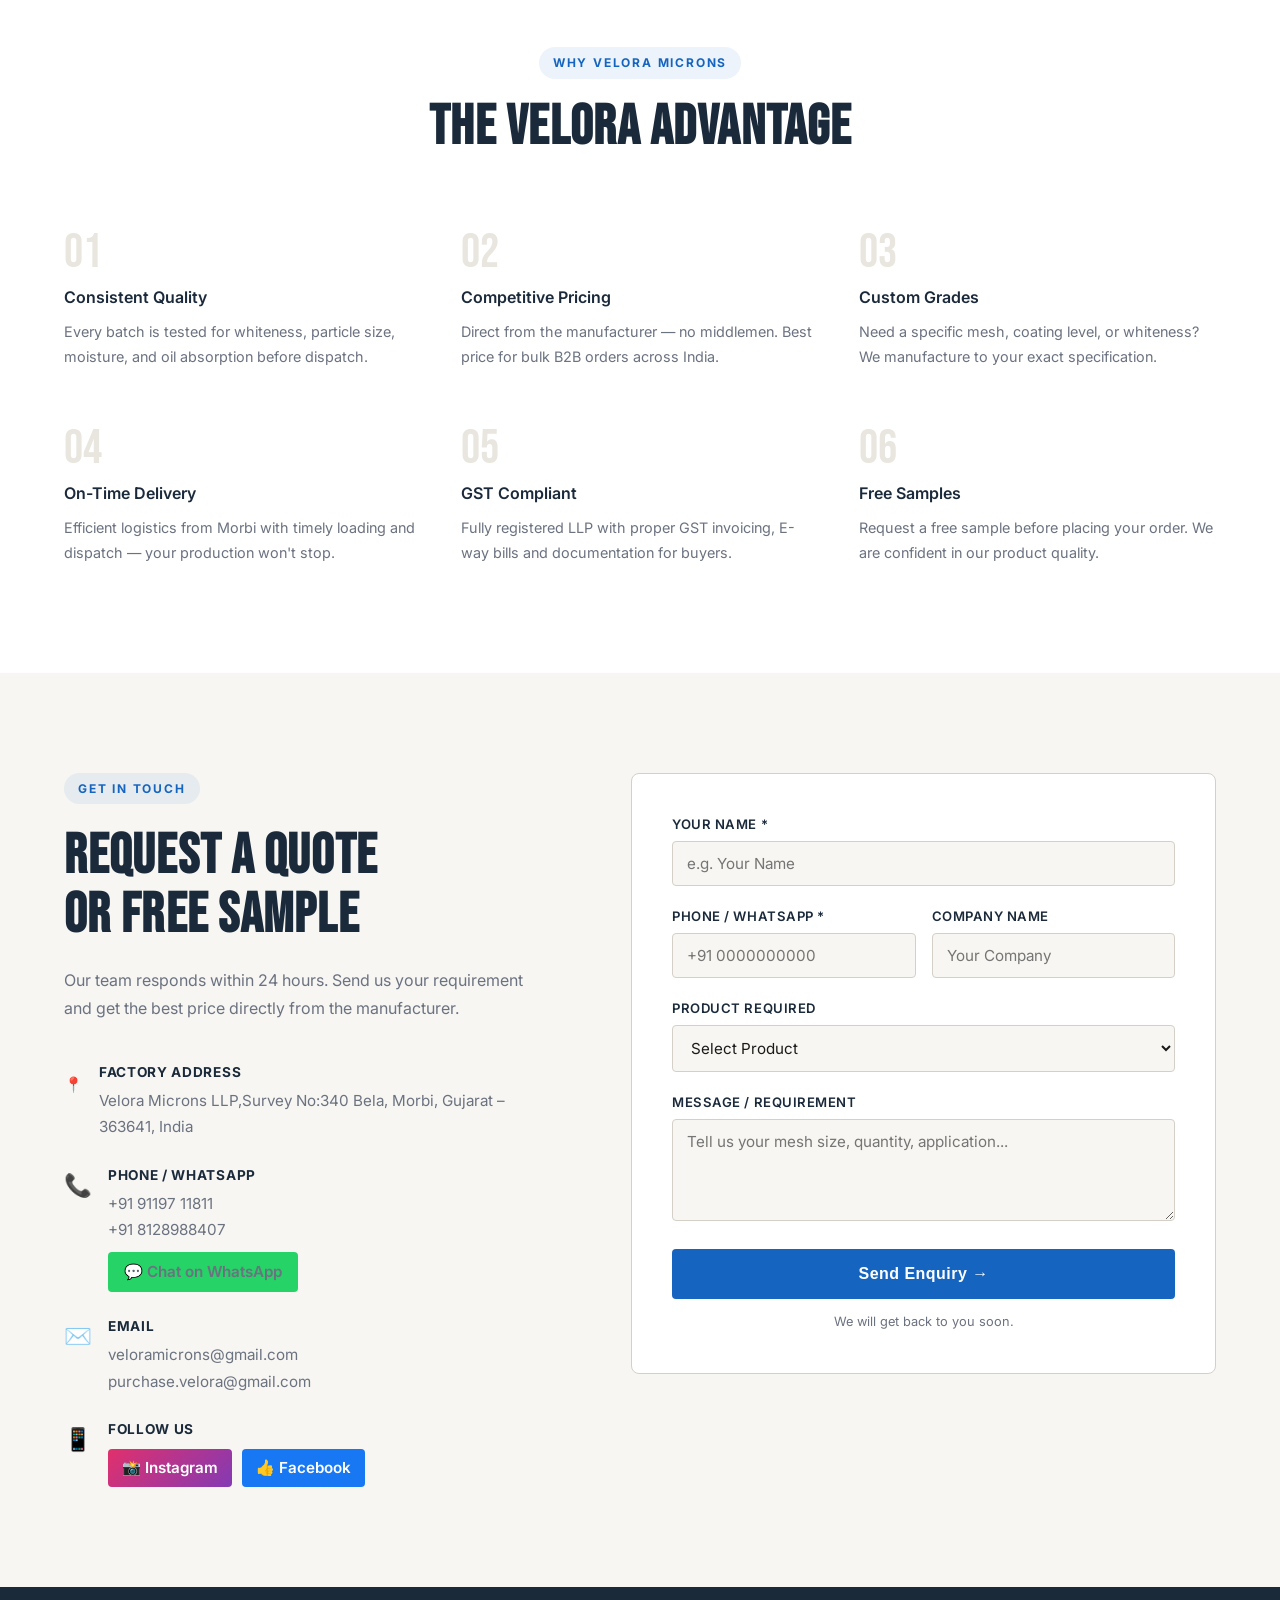
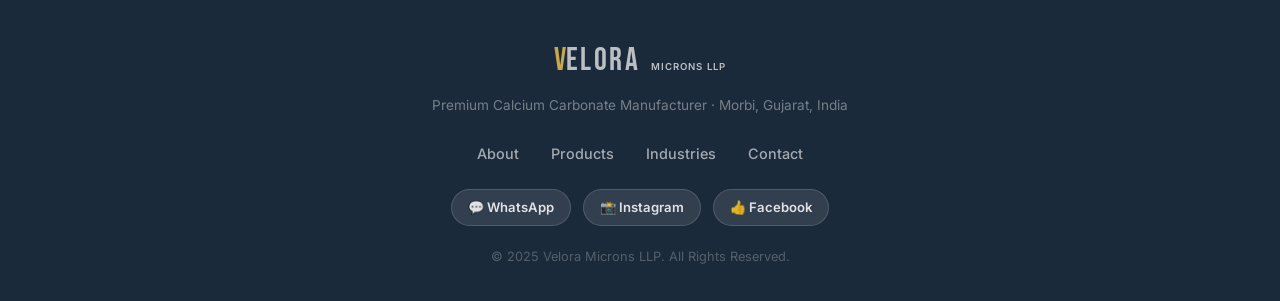
==== commit b74fbc0e: "Update product descriptions and remove construction" ====
--- a/index.html
+++ b/index.html
@@ -53,7 +53,7 @@
       </h1>
       <p class="hero-sub">
         Premium Calcium Carbonate – Coated &amp; Uncoated – engineered for plastics,
-        paints, rubber, paper &amp; construction industries across India.
+        paints, rubber &amp; paper  across India.
       </p>
       <div class="hero-cta">
         <a href="#contact" class="btn-primary">Request a Sample</a>
@@ -182,12 +182,12 @@
       <div class="ind-grid">
         <div class="ind-item"><span class="ind-icon">🧴</span><p>Plastics &amp; Polymers</p></div>
         <div class="ind-item"><span class="ind-icon">🎨</span><p>Paints &amp; Coatings</p></div>
-        <div class="ind-item"><span class="ind-icon">🏗️</span><p>Construction</p></div>
         <div class="ind-item"><span class="ind-icon">📄</span><p>Paper &amp; Board</p></div>
         <div class="ind-item"><span class="ind-icon">🦺</span><p>Rubber &amp; Cables</p></div>
-        <div class="ind-item"><span class="ind-icon">💊</span><p>Pharma &amp; Food</p></div>
+         <!--  <div class="ind-item"><span class="ind-icon">🏗️</span><p>Construction</p></div>
+         <div class="ind-item"><span class="ind-icon">💊</span><p>Pharma &amp; Food</p></div> 
         <div class="ind-item"><span class="ind-icon">🧼</span><p>Adhesives &amp; Sealants</p></div>
-        <div class="ind-item"><span class="ind-icon">🏠</span><p>Ceramics &amp; Tiles</p></div>
+        <div class="ind-item"><span class="ind-icon">🏠</span><p>Ceramics &amp; Tiles</p></div> -->
       </div>
     </div>
   </section>
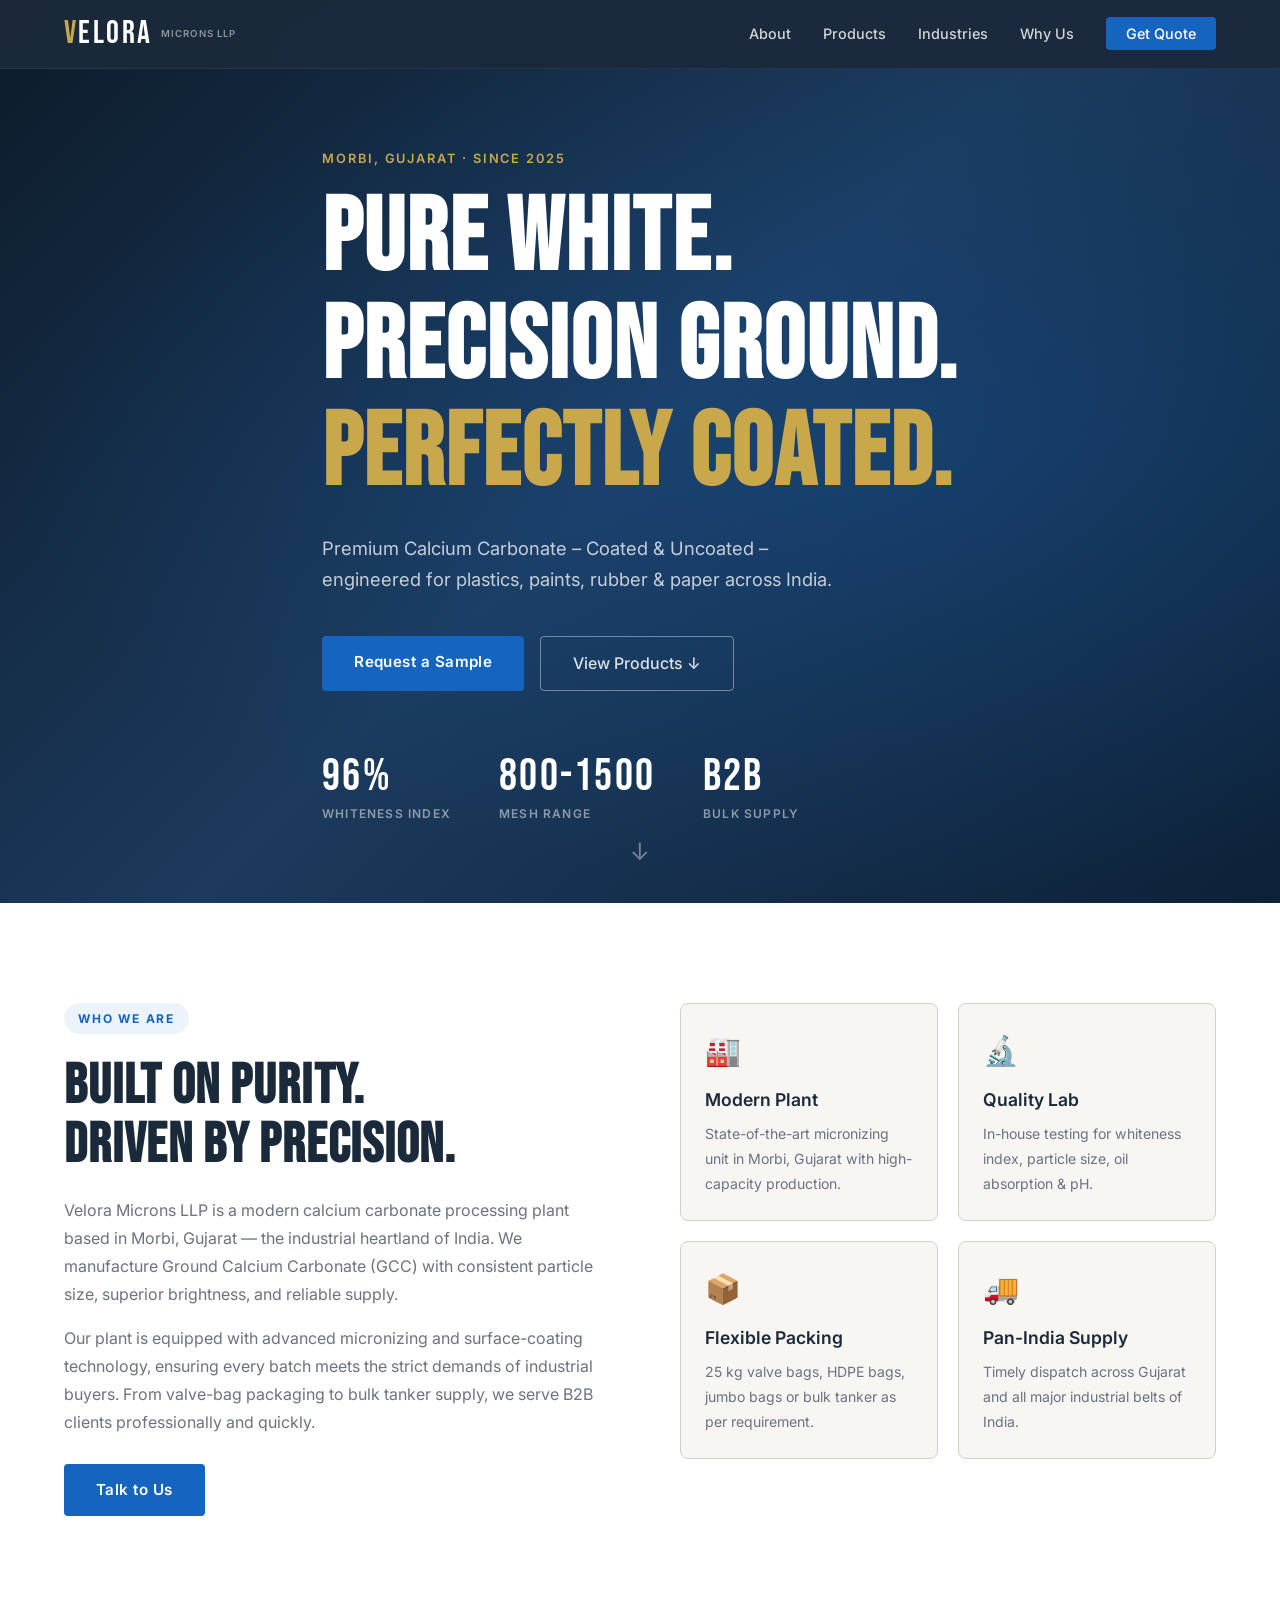
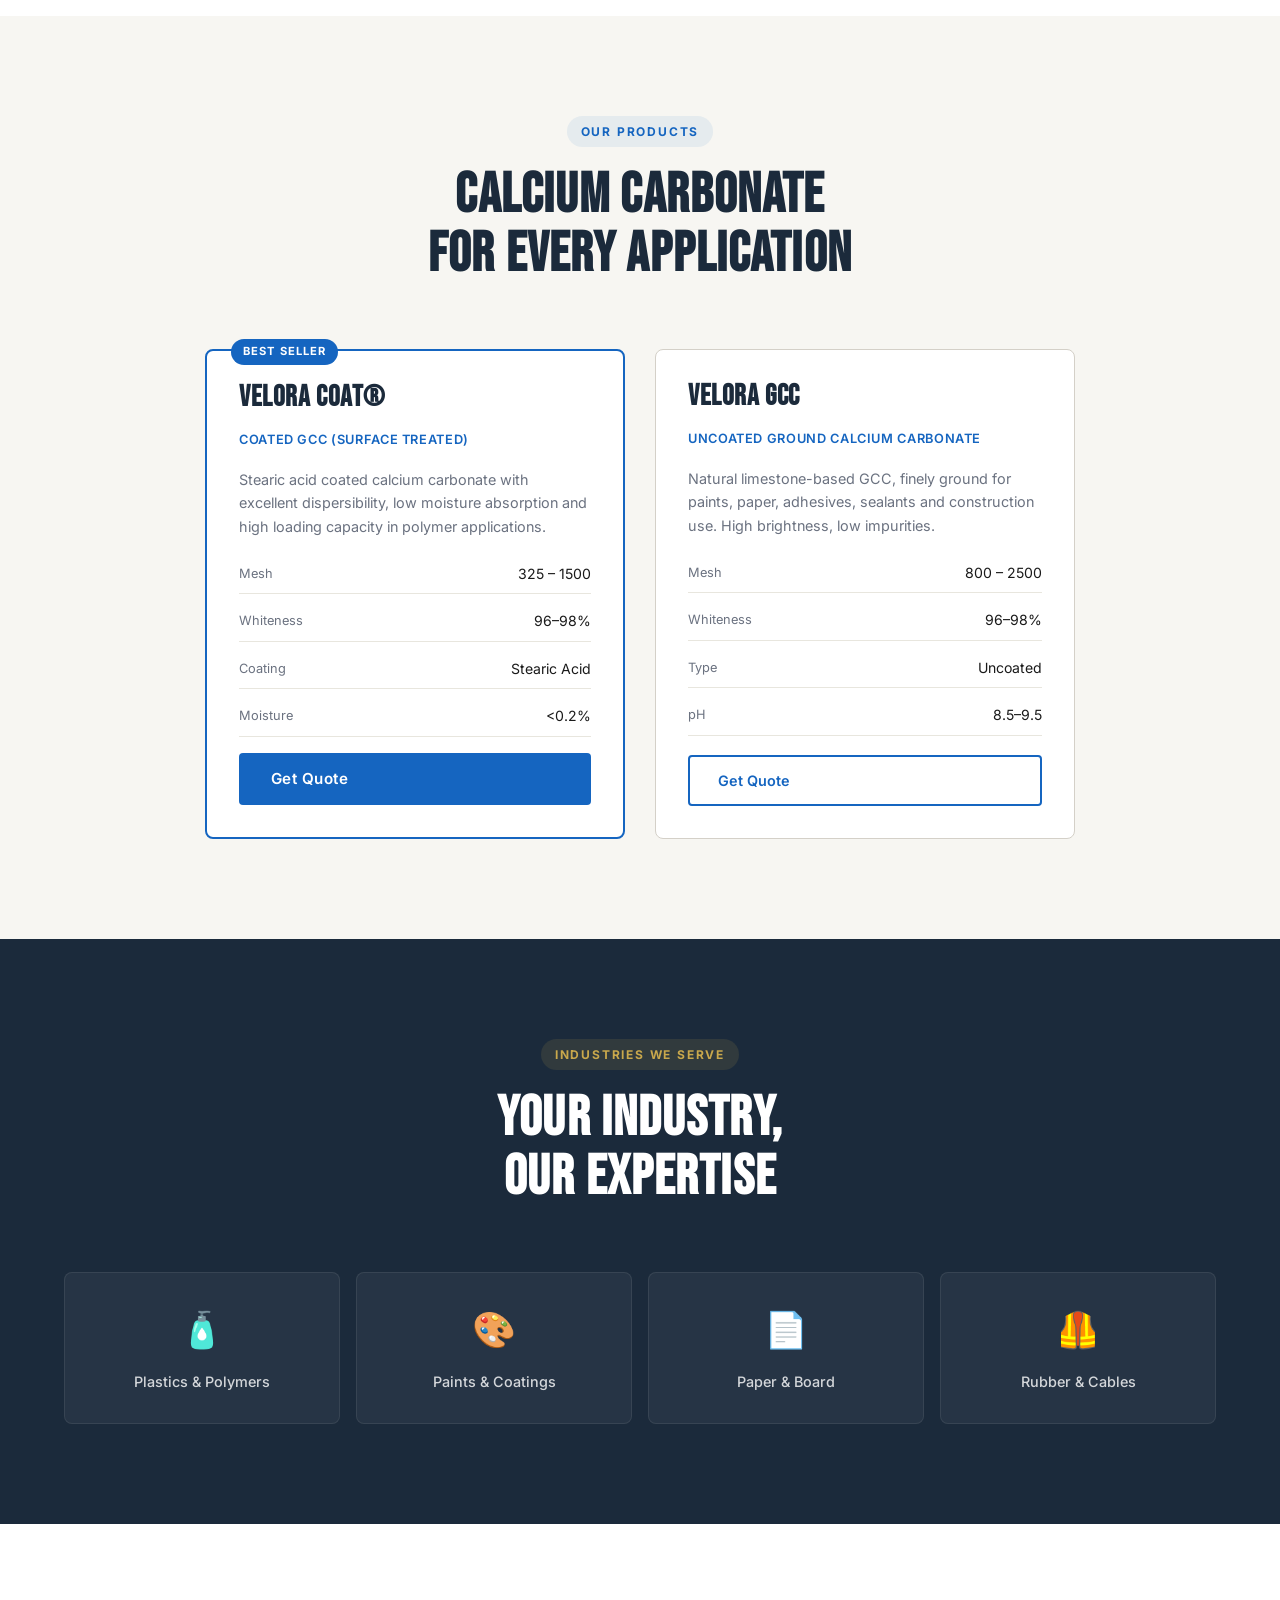
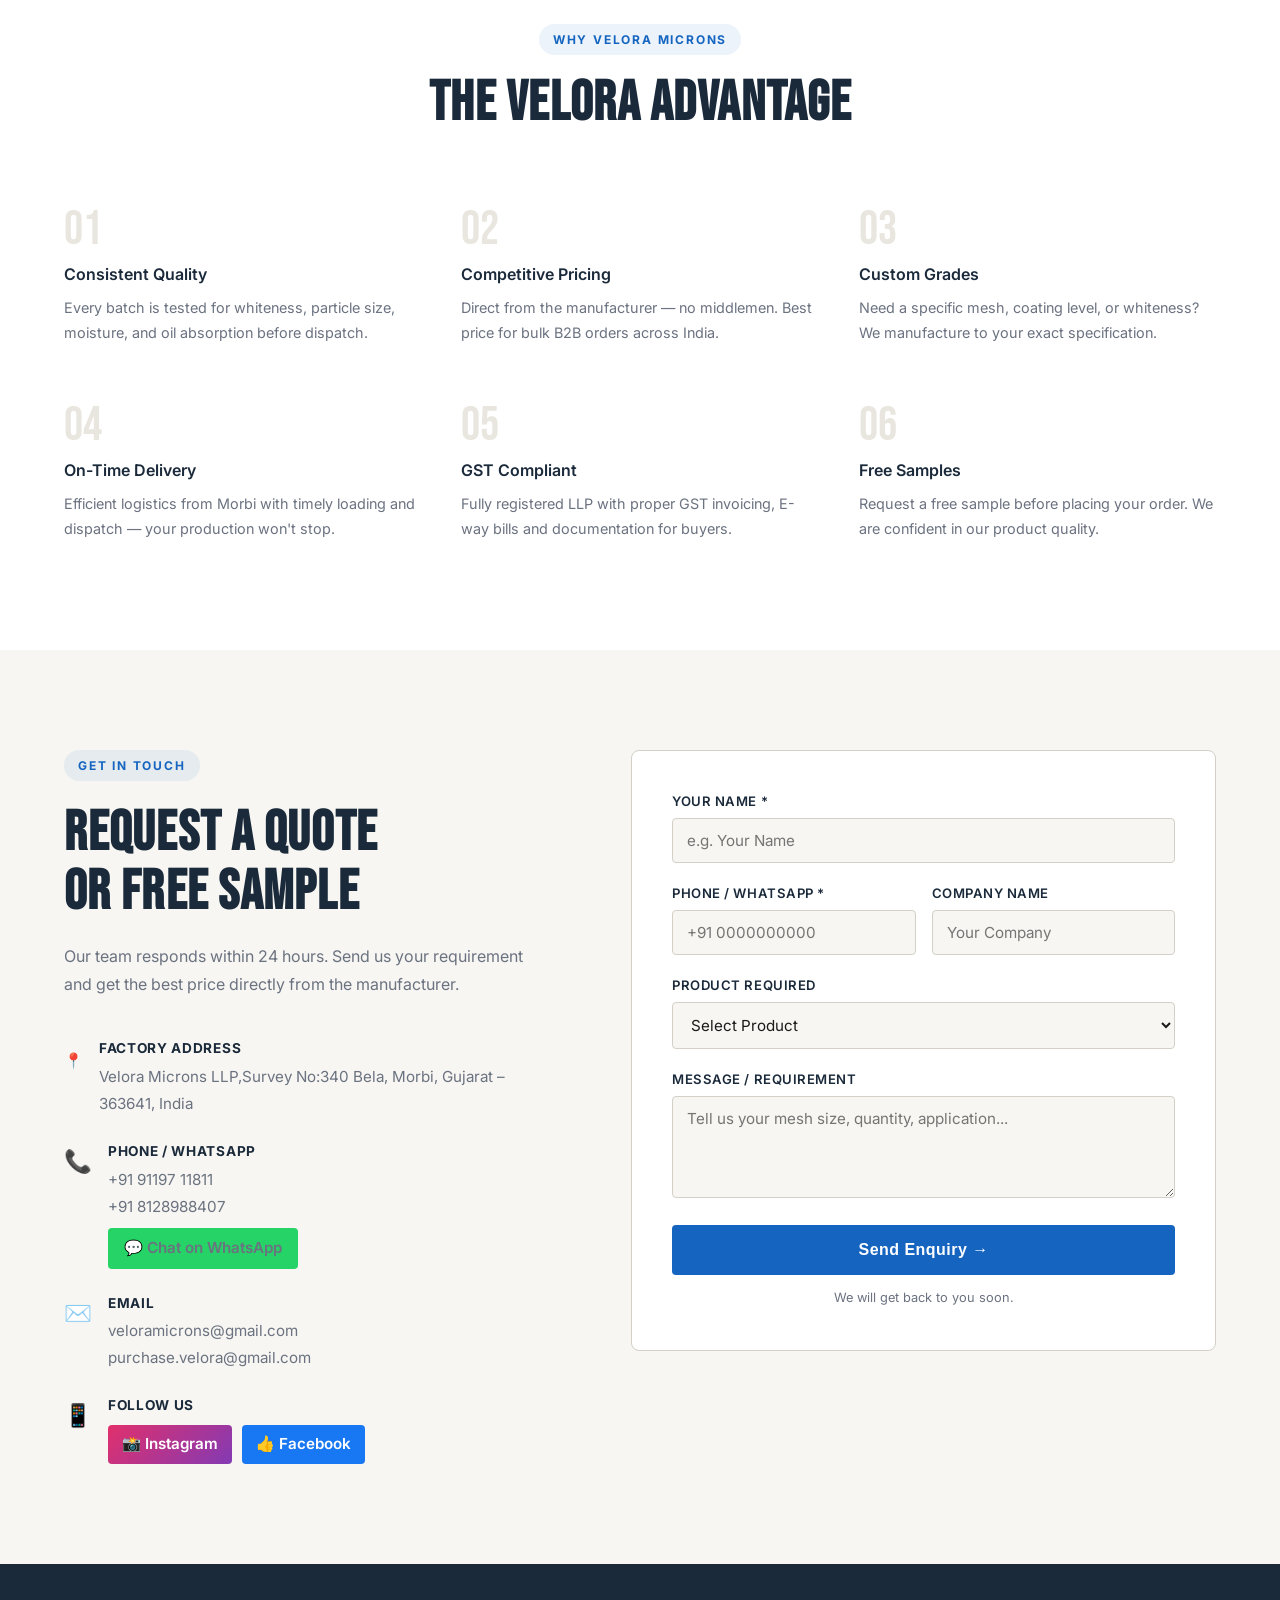
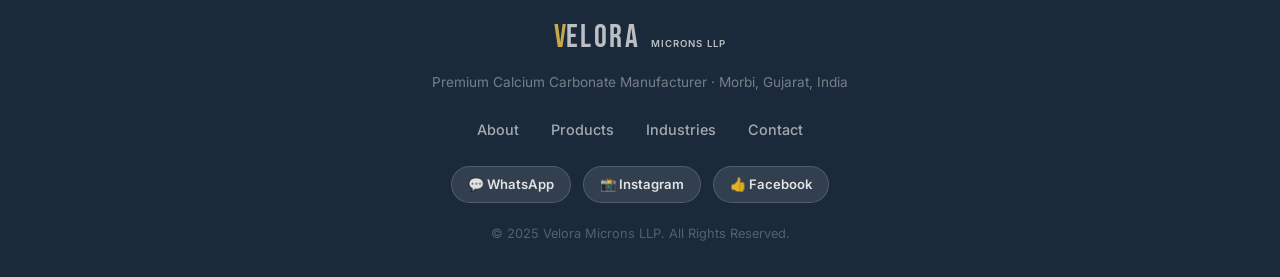
==== commit fb964739: "Correct product name from 'VELORA COATED®' to 'VELORA COAT®'" ====
--- a/index.html
+++ b/index.html
@@ -133,7 +133,7 @@
       <div class="products-grid">
         <div class="prod-card featured">
           <div class="prod-badge">Best Seller</div>
-          <h3>VELORA COATED®</h3>
+          <h3>VELORA COAT®</h3>
           <p class="prod-type">Coated GCC (Surface Treated)</p>
           <p class="prod-desc">Stearic acid coated calcium carbonate with excellent dispersibility, low moisture absorption and high loading capacity in polymer applications.</p>
           <ul class="prod-specs">
--- a/style.css
+++ b/style.css
@@ -199,7 +199,12 @@
 
 /* ===== PRODUCTS ===== */
 .products { background: var(--cream); }
-.products-grid { display: grid; grid-template-columns: repeat(3, 1fr); gap: 24px; }
+.products-grid{
+  display: grid;
+  grid-template-columns: repeat(auto-fit, minmax(300px, 420px));
+  justify-content: center;
+  gap: 30px;
+}
 .prod-card {
   background: var(--white);
   border: 1.5px solid var(--border);
